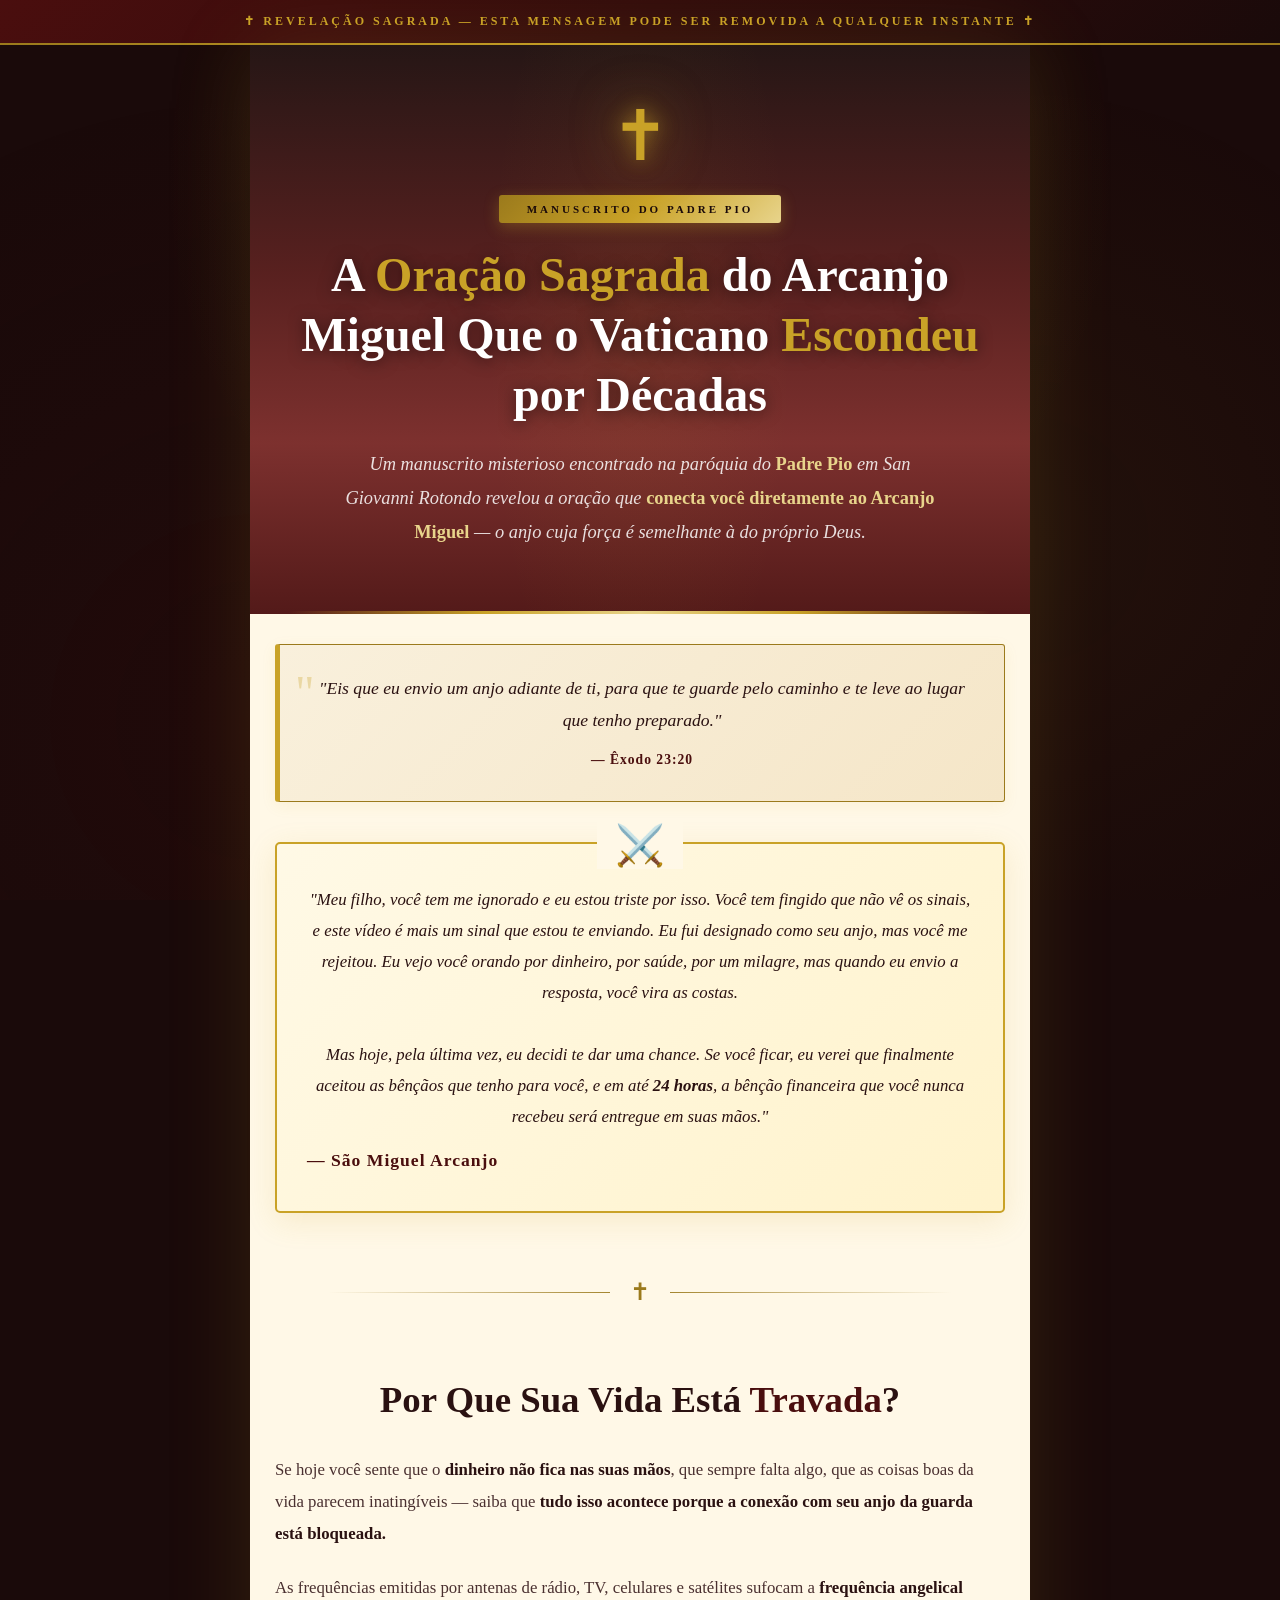
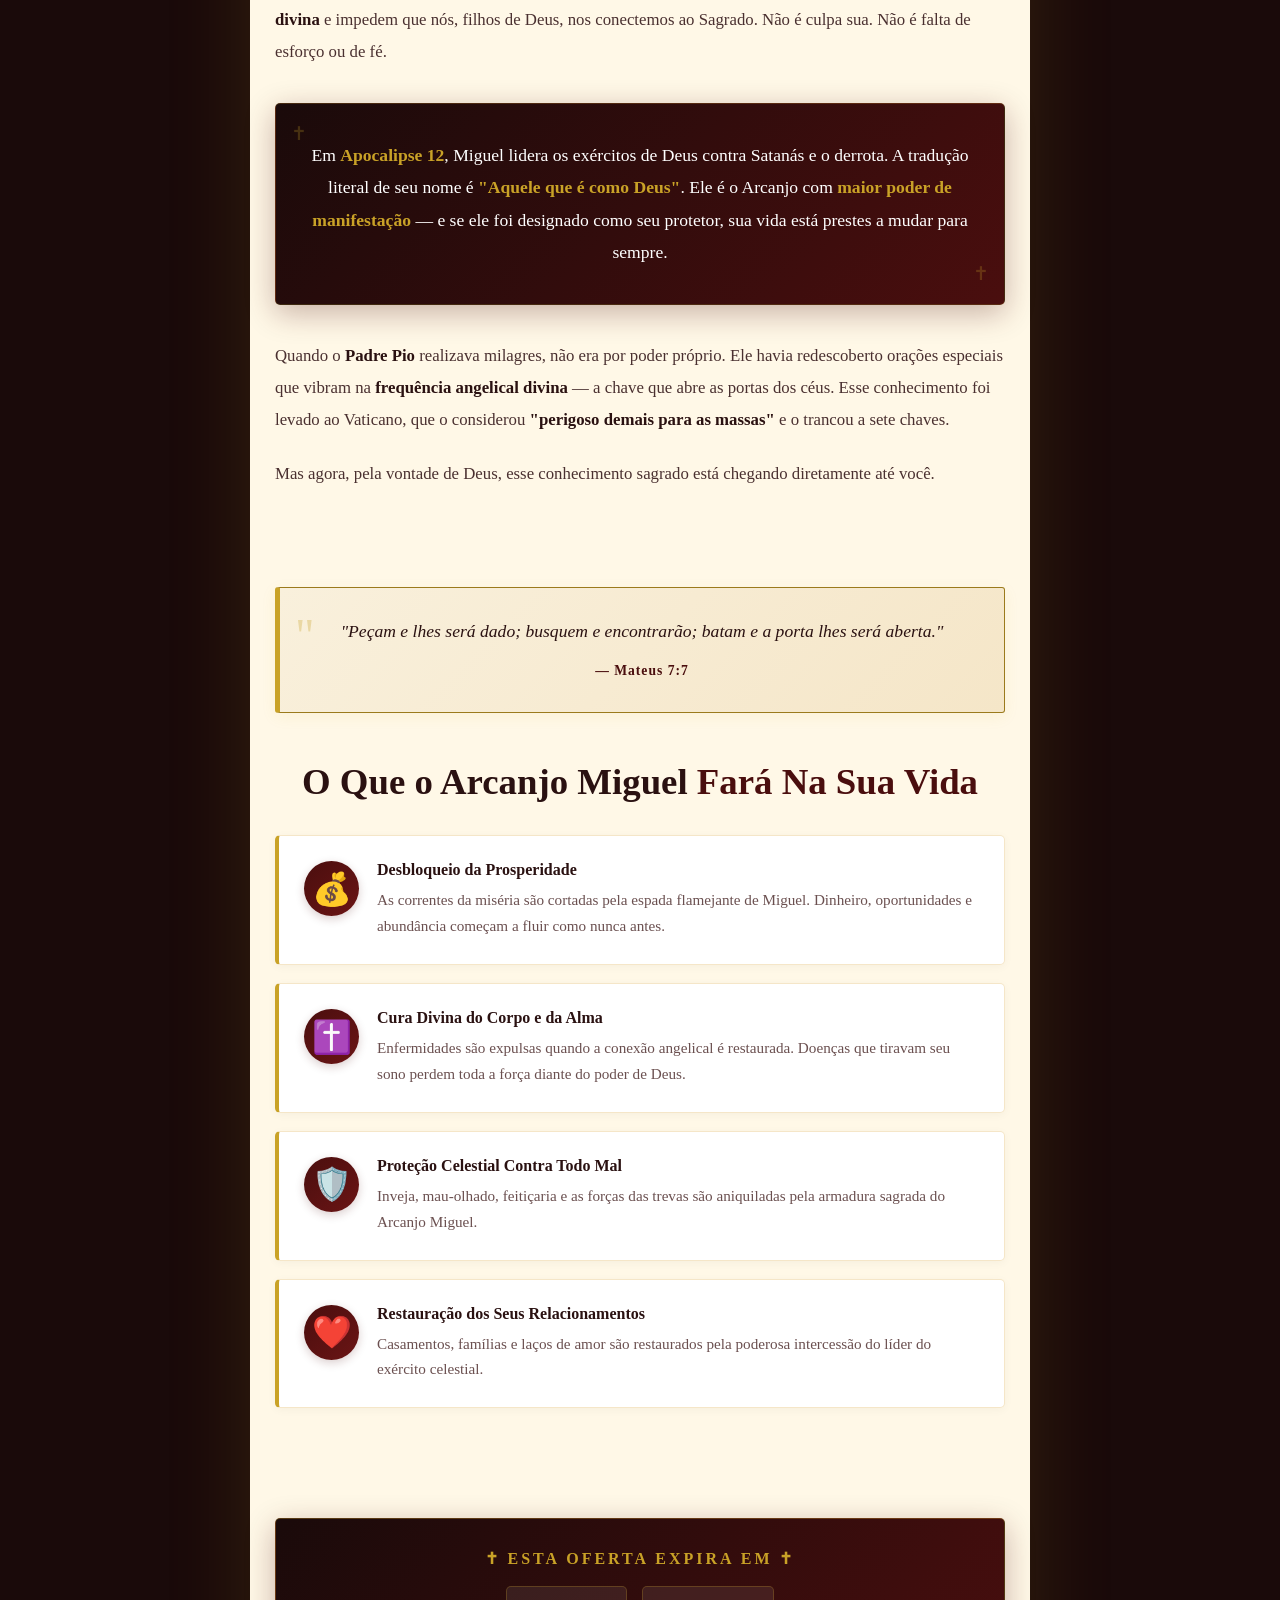
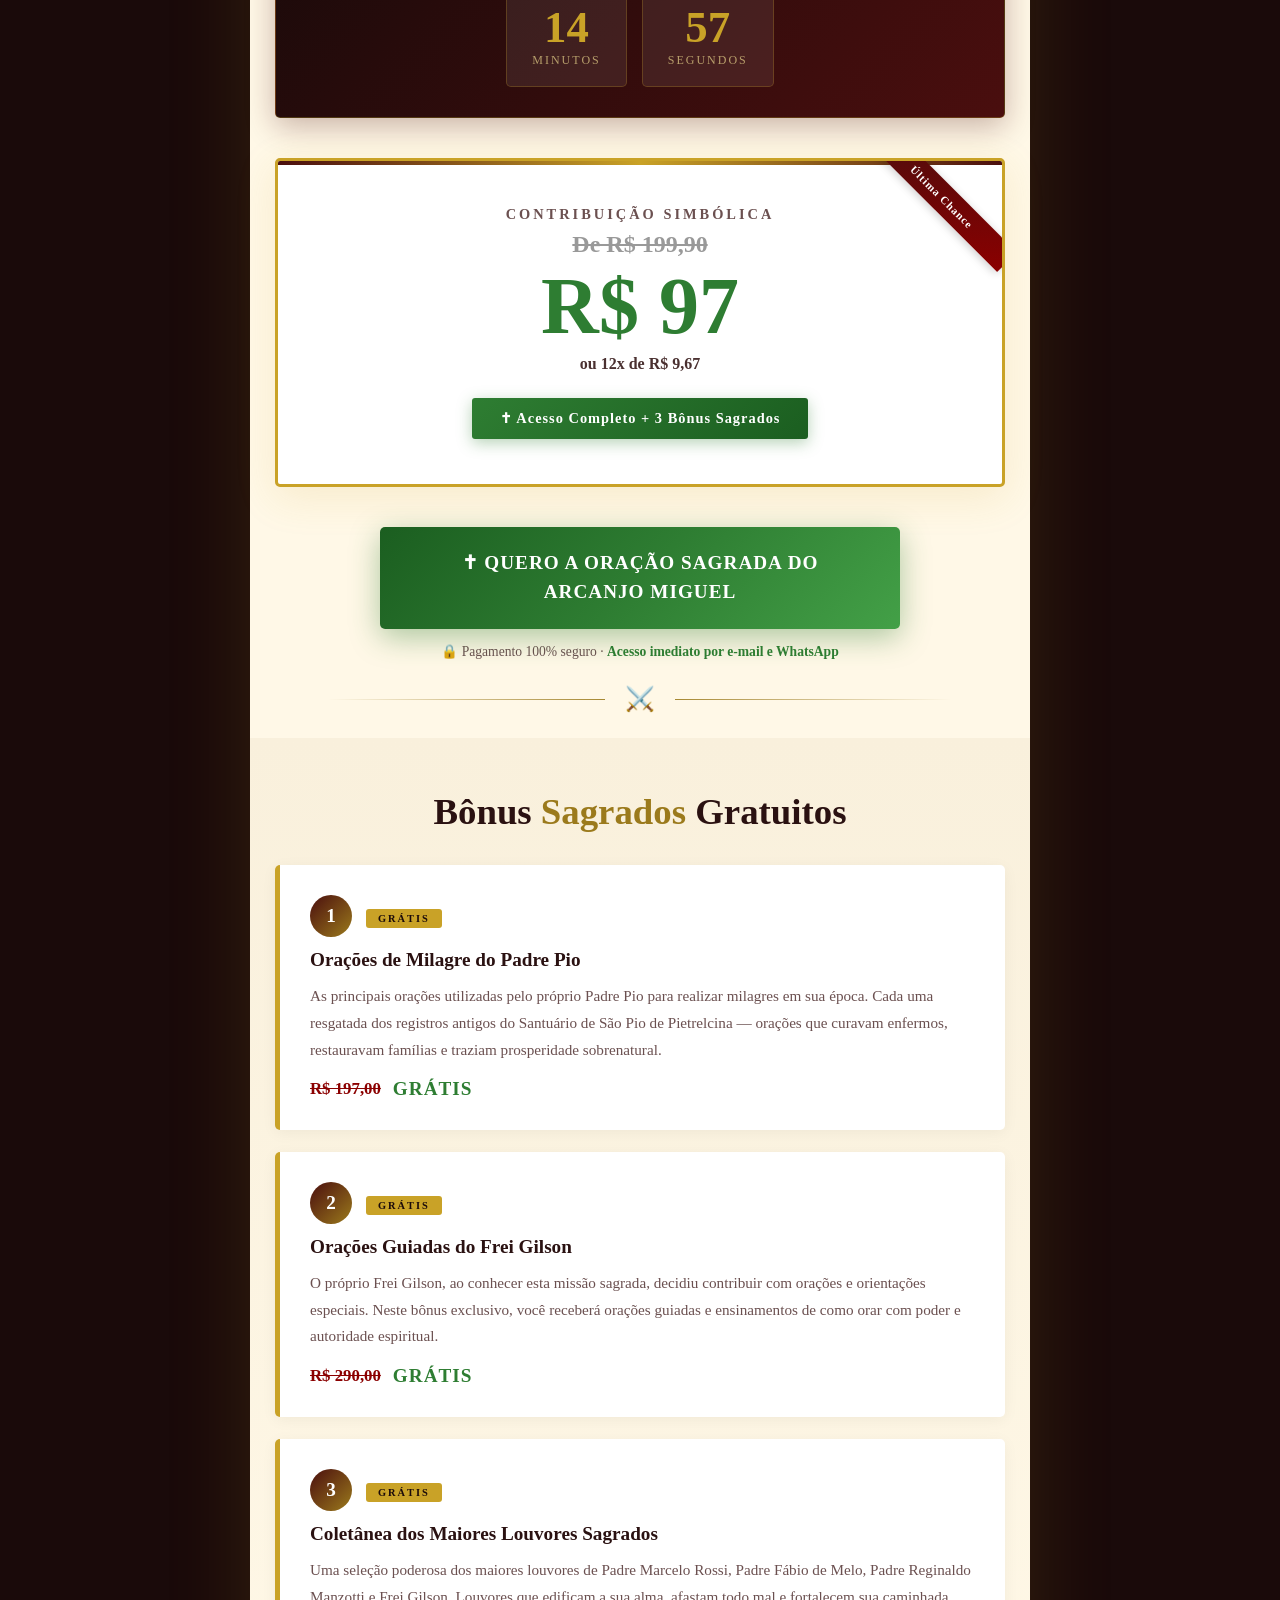
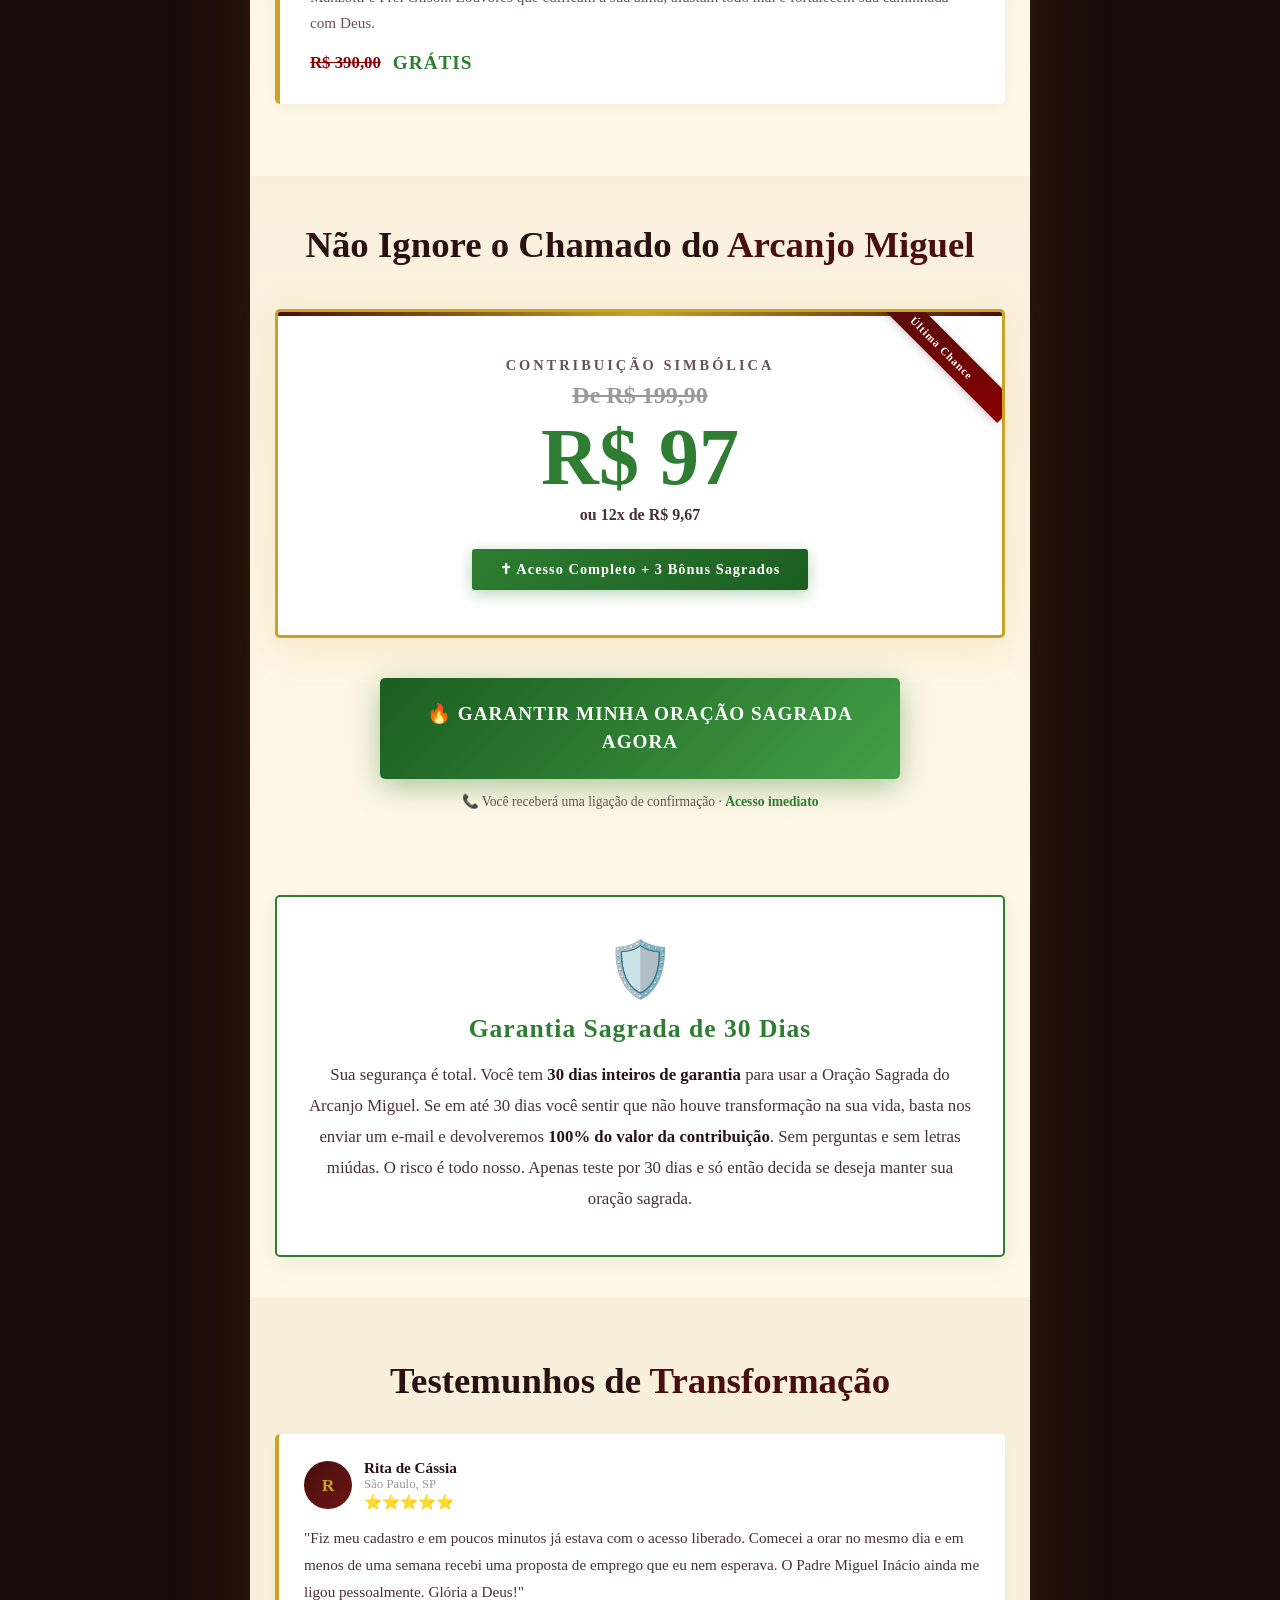
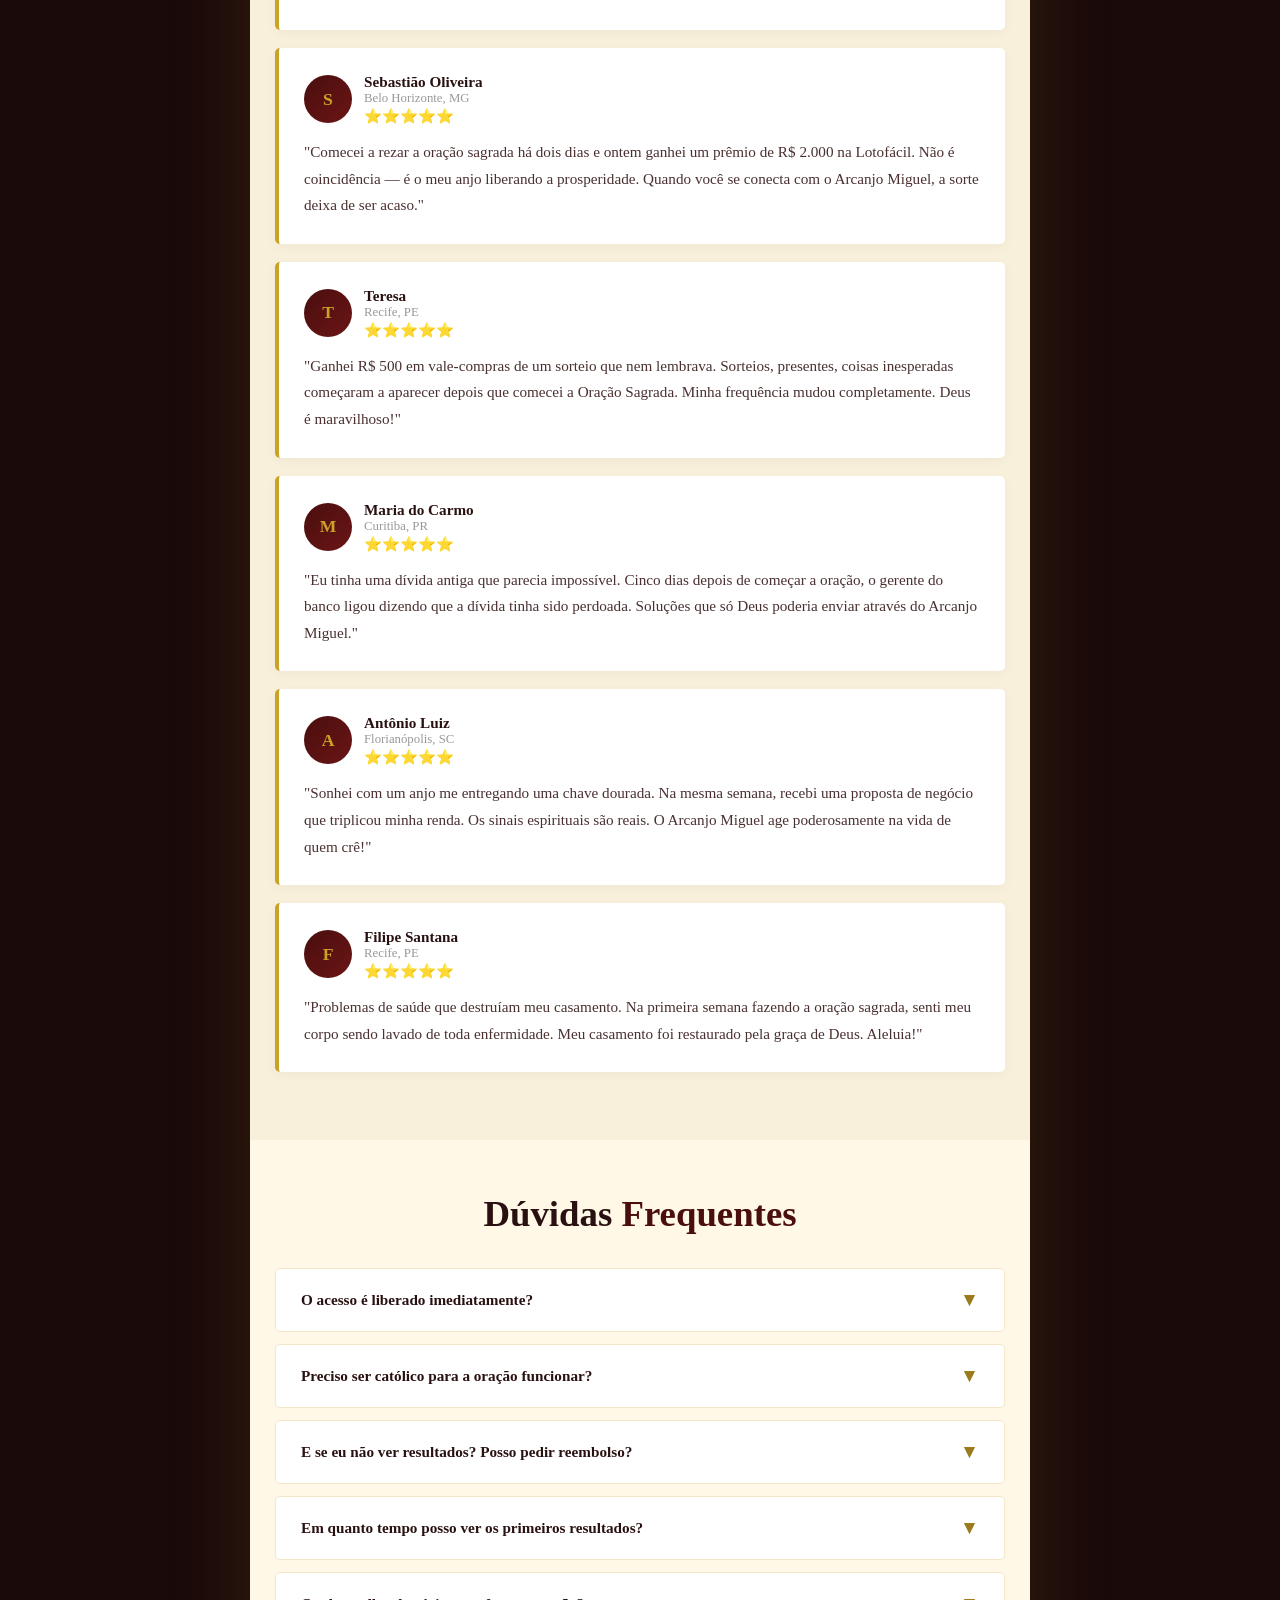
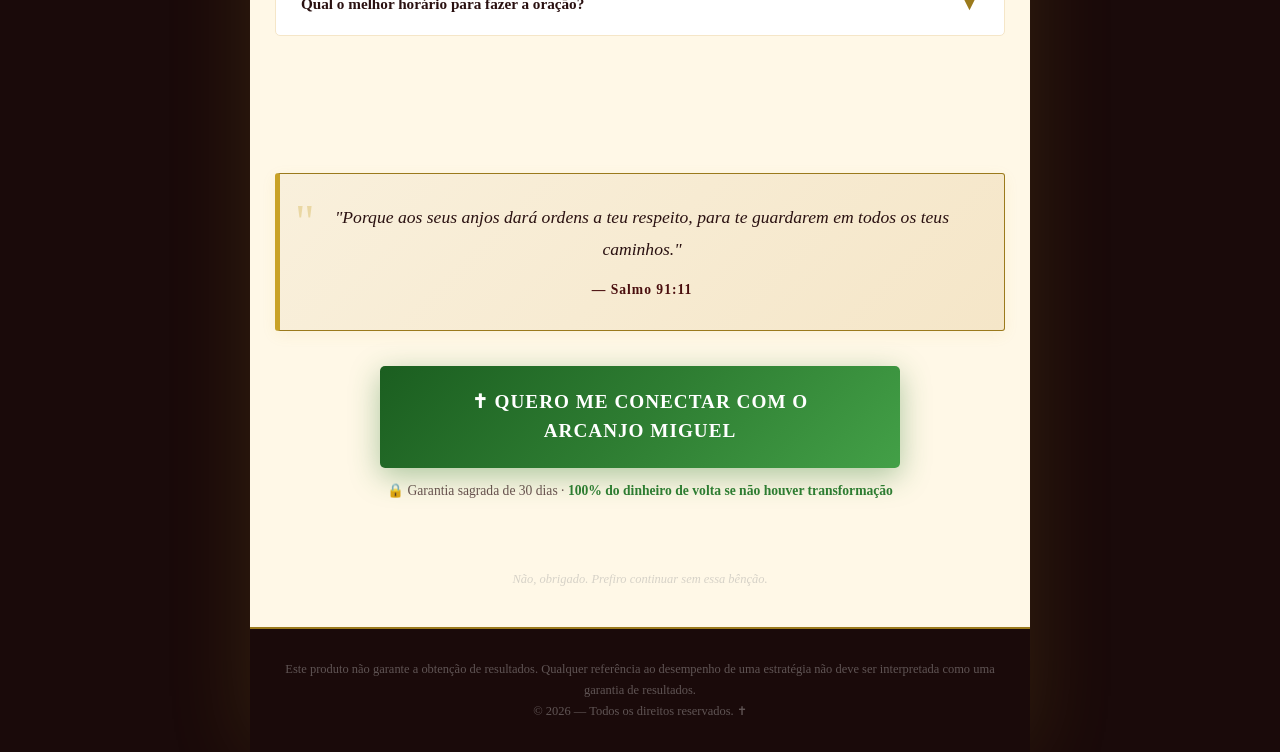
==== back-199/index.html @ 06e1f9ed "Add files via upload" ====
<!DOCTYPE html><html lang="pt-BR"><head><meta name="x-poe-datastore-behavior" content="local_only"><meta http-equiv="Content-Security-Policy" content="default-src 'self' 'unsafe-inline' 'unsafe-eval' data: blob: https://cdnjs.cloudflare.com https://cdn.jsdelivr.net https://code.jquery.com https://unpkg.com https://d3js.org https://threejs.org https://cdn.plot.ly https://stackpath.bootstrapcdn.com https://maps.googleapis.com https://cdn.tailwindcss.com https://ajax.googleapis.com https://kit.fontawesome.com https://cdn.datatables.net https://maxcdn.bootstrapcdn.com https://code.highcharts.com https://tako-static-assets-production.s3.amazonaws.com https://www.youtube.com https://fonts.googleapis.com https://fonts.gstatic.com https://pfst.cf2.poecdn.net https://puc.poecdn.net https://i.imgur.com https://wikimedia.org https://*.icons8.com https://*.giphy.com https://picsum.photos https://images.unsplash.com; frame-src 'self' https://www.youtube.com https://trytako.com; child-src 'self'; manifest-src 'self'; worker-src 'self'; upgrade-insecure-requests; block-all-mixed-content;">
  <meta charset="UTF-8">
  <meta name="viewport" content="width=device-width, initial-scale=1.0">
  <title>Oração Sagrada do Arcanjo Miguel — Última Chance</title>
  <link href="https://fonts.googleapis.com/css2?family=Cinzel:wght@400;600;700;800;900&amp;family=Cinzel+Decorative:wght@400;700;900&amp;family=Lora:ital,wght@0,400;0,500;0,600;0,700;1,400;1,500&amp;family=Montserrat:wght@400;600;700;800;900&amp;display=swap" rel="stylesheet">
  <style>
    :root {
      --burgundy: #4A0E0E;
      --burgundy-light: #6B1515;
      --gold: #C9A227;
      --gold-light: #E8D48B;
      --gold-dark: #9B7A1C;
      --dark: #1A0A0A;
      --dark-warm: #2A1111;
      --cream: #FFF8E7;
      --cream-dark: #F5E6C8;
      --parchment: #F9F0DC;
      --text-dark: #2A1111;
      --text-body: #4A3030;
      --text-light: #6B5050;
      --success: #2E7D32;
      --success-dark: #1B5E20;
      --red-accent: #8B0000;
      --white: #FFFFFF;
    }

    * { margin: 0; padding: 0; box-sizing: border-box; }

    body {
      font-family: 'Lora', Georgia, serif;
      background: var(--dark);
      color: var(--text-dark);
      overflow-x: hidden;
      -webkit-font-smoothing: antialiased;
    }

    /* === BACKGROUND CROSS PATTERN === */
    .bg-sacred {
      position: fixed; top: 0; left: 0; width: 100%; height: 100%;
      z-index: 0;
      background:
        radial-gradient(circle at 50% 20%, rgba(201,162,39,0.08) 0%, transparent 50%),
        radial-gradient(circle at 20% 80%, rgba(74,14,14,0.15) 0%, transparent 50%),
        radial-gradient(circle at 80% 60%, rgba(201,162,39,0.05) 0%, transparent 40%);
      animation: sacredGlow 20s ease-in-out infinite;
    }

    @keyframes sacredGlow {
      0%,100% { opacity: 0.8; }
      50% { opacity: 1; }
    }

    .container {
      max-width: 780px;
      margin: 0 auto;
      position: relative;
      z-index: 1;
      background: var(--cream);
      min-height: 100vh;
      box-shadow: 0 0 80px rgba(201,162,39,0.15);
    }

    /* === TOP SACRED BANNER === */
    .sacred-banner {
      background: linear-gradient(135deg, var(--burgundy) 0%, var(--dark) 100%);
      text-align: center;
      padding: 14px 20px;
      font-family: 'Cinzel', serif;
      font-weight: 700;
      font-size: 12px;
      letter-spacing: 3px;
      text-transform: uppercase;
      color: var(--gold);
      border-bottom: 2px solid var(--gold-dark);
      position: relative;
    }

    .sacred-banner::after {
      content: '';
      position: absolute;
      bottom: -2px;
      left: 0; right: 0;
      height: 2px;
      background: linear-gradient(90deg, transparent, var(--gold), transparent);
    }

    /* === HERO === */
    .hero {
      text-align: center;
      padding: 50px 25px 45px;
      background:
        linear-gradient(180deg,
          rgba(26,10,10,0.95) 0%,
          rgba(74,14,14,0.92) 40%,
          rgba(107,21,21,0.88) 70%,
          rgba(74,14,14,0.95) 100%);
      position: relative;
      overflow: hidden;
    }

    /* Stained glass light effect */
    .hero::before {
      content: '';
      position: absolute;
      top: -30%; left: 30%; width: 40%; height: 160%;
      background: radial-gradient(ellipse, rgba(201,162,39,0.06) 0%, transparent 70%);
      animation: divineLight 8s ease-in-out infinite;
    }

    @keyframes divineLight {
      0%,100% { opacity: 0.5; transform: translateY(0); }
      50% { opacity: 1; transform: translateY(-20px); }
    }

    .hero::after {
      content: '';
      position: absolute;
      bottom: 0; left: 0; right: 0;
      height: 3px;
      background: linear-gradient(90deg, transparent 5%, var(--gold) 30%, var(--gold-light) 50%, var(--gold) 70%, transparent 95%);
    }

    .hero-content { position: relative; z-index: 2; }

    /* Cross icon */
    .cross-icon {
      width: 80px;
      height: 80px;
      margin: 0 auto 20px;
      position: relative;
      animation: gentleFloat 4s ease-in-out infinite;
      filter: drop-shadow(0 0 25px rgba(201,162,39,0.5));
    }

    .cross-icon::before {
      content: '✝';
      font-size: 70px;
      color: var(--gold);
      display: block;
      text-shadow: 0 0 20px rgba(201,162,39,0.6);
    }

    @keyframes gentleFloat {
      0%,100% { transform: translateY(0); }
      50% { transform: translateY(-10px); }
    }

    .hero-badge {
      display: inline-block;
      background: linear-gradient(135deg, var(--gold-dark) 0%, var(--gold) 50%, var(--gold-light) 100%);
      color: var(--dark);
      padding: 8px 28px;
      border-radius: 3px;
      font-family: 'Cinzel', serif;
      font-weight: 800;
      font-size: 11px;
      letter-spacing: 3px;
      text-transform: uppercase;
      margin-bottom: 22px;
      box-shadow: 0 4px 15px rgba(201,162,39,0.3);
    }

    h1 {
      font-family: 'Cinzel Decorative', 'Cinzel', serif;
      font-size: clamp(1.8rem, 6vw, 3rem);
      line-height: 1.25;
      margin-bottom: 22px;
      color: var(--white);
      font-weight: 700;
      text-shadow: 0 2px 15px rgba(0,0,0,0.5);
    }

    h1 .gold { color: var(--gold); }

    .hero-subtitle {
      font-family: 'Lora', serif;
      font-size: clamp(0.95rem, 2.5vw, 1.15rem);
      line-height: 1.85;
      margin-bottom: 20px;
      font-weight: 400;
      color: rgba(255,255,255,0.85);
      max-width: 600px;
      margin-left: auto;
      margin-right: auto;
      font-style: italic;
    }

    .hero-subtitle strong { color: var(--gold-light); font-style: normal; }

    /* === DIVIDERS === */
    .sacred-divider {
      text-align: center;
      padding: 25px 0;
      position: relative;
    }

    .sacred-divider::before {
      content: '';
      position: absolute;
      top: 50%;
      left: 10%;
      right: 10%;
      height: 1px;
      background: linear-gradient(90deg, transparent, var(--gold-dark), transparent);
    }

    .sacred-divider span {
      position: relative;
      background: var(--cream);
      padding: 0 20px;
      font-size: 1.5rem;
      color: var(--gold-dark);
    }

    /* === VERSE BOX === */
    .verse-box {
      background: linear-gradient(135deg, var(--parchment) 0%, var(--cream-dark) 100%);
      border: 1px solid var(--gold-dark);
      border-left: 5px solid var(--gold);
      border-radius: 3px;
      padding: 28px 30px;
      margin: 30px 25px;
      font-family: 'Lora', serif;
      font-style: italic;
      font-size: 1.1rem;
      line-height: 1.8;
      color: var(--text-dark);
      text-align: center;
      position: relative;
      box-shadow: 0 4px 15px rgba(201,162,39,0.08);
    }

    .verse-box::before {
      content: '"';
      position: absolute;
      top: 5px;
      left: 15px;
      font-family: 'Cinzel Decorative', serif;
      font-size: 3rem;
      color: var(--gold);
      opacity: 0.3;
      font-style: normal;
    }

    .verse-ref {
      display: block;
      font-family: 'Cinzel', serif;
      font-style: normal;
      font-weight: 700;
      margin-top: 12px;
      color: var(--burgundy);
      font-size: 0.85rem;
      letter-spacing: 1px;
    }

    /* === SECTION TITLES === */
    .section-title {
      font-family: 'Cinzel', serif;
      font-size: clamp(1.5rem, 4.5vw, 2.3rem);
      text-align: center;
      margin-bottom: 30px;
      color: var(--text-dark);
      font-weight: 700;
      line-height: 1.3;
    }

    .section-title .hl { color: var(--burgundy); }
    .section-title .gold-hl { color: var(--gold-dark); }

    /* === BODY TEXT === */
    .story-text {
      font-family: 'Lora', serif;
      font-size: 1.05rem;
      line-height: 1.9;
      color: var(--text-body);
      margin-bottom: 22px;
      padding: 0 25px;
    }

    .story-text strong { color: var(--text-dark); }

    /* === HIGHLIGHT BOX === */
    .story-highlight {
      background: linear-gradient(135deg, var(--dark) 0%, var(--burgundy) 100%);
      color: var(--white);
      padding: 35px 30px;
      margin: 35px 25px;
      border-radius: 5px;
      font-family: 'Lora', serif;
      font-size: 1.1rem;
      line-height: 1.85;
      text-align: center;
      font-weight: 500;
      box-shadow: 0 8px 30px rgba(74,14,14,0.3);
      border: 1px solid rgba(201,162,39,0.2);
      position: relative;
    }

    .story-highlight .gold { color: var(--gold); font-weight: 700; }

    .story-highlight::before,
    .story-highlight::after {
      content: '✝';
      position: absolute;
      font-size: 1.2rem;
      color: rgba(201,162,39,0.25);
    }

    .story-highlight::before { top: 12px; left: 15px; }
    .story-highlight::after { bottom: 12px; right: 15px; }

    /* === ANGEL MESSAGE === */
    .angel-message {
      background: linear-gradient(135deg, #FFF9E6 0%, #FFF3CC 100%);
      border: 2px solid var(--gold);
      border-radius: 5px;
      padding: 40px 30px;
      margin: 40px 25px;
      position: relative;
      box-shadow: 0 8px 30px rgba(201,162,39,0.15);
    }

    .angel-message::before {
      content: '⚔️';
      position: absolute;
      top: -22px;
      left: 50%;
      transform: translateX(-50%);
      font-size: 40px;
      background: var(--cream);
      padding: 0 18px;
    }

    .angel-message p {
      font-family: 'Lora', serif;
      font-size: 1.05rem;
      line-height: 1.85;
      color: var(--text-dark);
      font-style: italic;
      text-align: center;
    }

    .angel-message .angel-sig {
      font-family: 'Cinzel', serif;
      font-style: normal;
      font-weight: 800;
      color: var(--burgundy);
      margin-top: 18px;
      display: block;
      font-size: 1.1rem;
      letter-spacing: 1px;
    }

    /* === CONTENT SECTIONS === */
    .content-section {
      padding: 45px 0;
    }

    .content-section.dark-bg {
      background: linear-gradient(180deg, var(--dark) 0%, var(--burgundy) 50%, var(--dark) 100%);
      color: var(--white);
    }

    .content-section.dark-bg .section-title { color: var(--gold); }
    .content-section.dark-bg .story-text { color: rgba(255,255,255,0.85); }
    .content-section.dark-bg .story-text strong { color: var(--gold-light); }

    /* === BENEFITS === */
    .benefits-grid {
      display: grid;
      grid-template-columns: 1fr;
      gap: 18px;
      padding: 0 25px;
      margin-bottom: 30px;
    }

    .benefit-card {
      background: var(--white);
      border-radius: 5px;
      padding: 25px;
      border: 1px solid var(--cream-dark);
      border-left: 4px solid var(--gold);
      transition: all 0.3s ease;
      display: flex;
      align-items: flex-start;
      gap: 18px;
      box-shadow: 0 2px 10px rgba(0,0,0,0.04);
    }

    .benefit-card:hover {
      border-left-color: var(--burgundy);
      transform: translateX(5px);
      box-shadow: 0 6px 25px rgba(74,14,14,0.1);
    }

    .benefit-icon {
      font-size: 2rem;
      flex-shrink: 0;
      width: 55px;
      height: 55px;
      background: linear-gradient(135deg, var(--burgundy) 0%, var(--burgundy-light) 100%);
      border-radius: 50%;
      display: flex;
      align-items: center;
      justify-content: center;
      box-shadow: 0 3px 10px rgba(74,14,14,0.2);
    }

    .benefit-text h4 {
      font-family: 'Cinzel', serif;
      font-size: 1rem;
      font-weight: 700;
      color: var(--text-dark);
      margin-bottom: 8px;
    }

    .benefit-text p {
      font-family: 'Lora', serif;
      font-size: 0.95rem;
      line-height: 1.7;
      color: var(--text-light);
    }

    /* === TIMER === */
    .timer-section {
      background: linear-gradient(135deg, var(--dark) 0%, var(--burgundy) 100%);
      border-radius: 5px;
      padding: 30px;
      margin: 35px 25px;
      text-align: center;
      border: 1px solid rgba(201,162,39,0.3);
      box-shadow: 0 8px 30px rgba(74,14,14,0.3);
    }

    .timer-label {
      font-family: 'Cinzel', serif;
      font-size: 1rem;
      font-weight: 700;
      margin-bottom: 18px;
      color: var(--gold);
      text-transform: uppercase;
      letter-spacing: 3px;
    }

    .countdown {
      display: flex;
      justify-content: center;
      gap: 15px;
      flex-wrap: wrap;
    }

    .time-unit {
      background: rgba(255,255,255,0.08);
      border-radius: 5px;
      padding: 18px 25px;
      min-width: 100px;
      text-align: center;
      border: 1px solid rgba(201,162,39,0.25);
    }

    .time-value {
      font-family: 'Cinzel', serif;
      font-size: 2.8rem;
      font-weight: 700;
      display: block;
      line-height: 1;
      color: var(--gold);
    }

    .time-label-text {
      font-family: 'Lora', serif;
      font-size: 0.75rem;
      text-transform: uppercase;
      opacity: 0.7;
      margin-top: 6px;
      color: var(--gold-light);
      letter-spacing: 2px;
    }

    /* === PRICE BOX === */
    .price-box {
      background: var(--white);
      border: 3px solid var(--gold);
      border-radius: 5px;
      padding: 45px 30px;
      margin: 40px 25px;
      position: relative;
      overflow: hidden;
      box-shadow: 0 10px 40px rgba(201,162,39,0.15);
      text-align: center;
    }

    .price-box::before {
      content: '';
      position: absolute;
      top: 0; left: 0; right: 0;
      height: 4px;
      background: linear-gradient(90deg, var(--burgundy), var(--gold), var(--burgundy));
    }

    .price-ribbon {
      position: absolute;
      top: 22px;
      right: -32px;
      background: linear-gradient(135deg, var(--burgundy) 0%, var(--red-accent) 100%);
      color: var(--white);
      padding: 8px 50px;
      font-family: 'Cinzel', serif;
      font-weight: 800;
      font-size: 11px;
      transform: rotate(45deg);
      letter-spacing: 1px;
      box-shadow: 0 2px 10px rgba(0,0,0,0.2);
    }

    .price-label {
      font-family: 'Cinzel', serif;
      font-size: 0.9rem;
      font-weight: 700;
      color: var(--text-light);
      margin-bottom: 8px;
      text-transform: uppercase;
      letter-spacing: 3px;
    }

    .old-price {
      font-family: 'Lora', serif;
      font-size: 1.5rem;
      text-decoration: line-through;
      color: #999;
      font-weight: 600;
      margin-bottom: 8px;
    }

    .new-price {
      font-family: 'Cinzel Decorative', serif;
      font-size: clamp(3.5rem, 10vw, 5rem);
      color: var(--success);
      font-weight: 700;
      line-height: 1;
      margin-bottom: 8px;
    }

    .new-price small {
      display: block;
      font-family: 'Lora', serif;
      font-size: 1rem;
      color: var(--text-body);
      font-weight: 600;
      margin-top: 10px;
    }

    .price-savings {
      background: linear-gradient(135deg, var(--success) 0%, var(--success-dark) 100%);
      color: var(--white);
      padding: 12px 28px;
      border-radius: 3px;
      display: inline-block;
      font-family: 'Cinzel', serif;
      font-weight: 700;
      font-size: 0.9rem;
      margin-top: 18px;
      letter-spacing: 1px;
      box-shadow: 0 4px 15px rgba(46,125,50,0.35);
    }

    /* === CTA BUTTON === */
    .cta-button {
      background: linear-gradient(135deg, var(--success-dark) 0%, var(--success) 50%, #43A047 100%);
      color: var(--white);
      border: none;
      padding: 22px 40px;
      font-family: 'Cinzel', serif;
      font-size: clamp(1rem, 3vw, 1.2rem);
      font-weight: 800;
      text-transform: uppercase;
      border-radius: 5px;
      cursor: pointer;
      transition: all 0.3s ease;
      box-shadow: 0 8px 30px rgba(46,125,50,0.4);
      position: relative;
      overflow: hidden;
      letter-spacing: 1px;
      display: block;
      width: calc(100% - 50px);
      max-width: 520px;
      margin: 0 auto;
      text-decoration: none;
      text-align: center;
      line-height: 1.5;
    }

    .cta-button::before {
      content: '';
      position: absolute;
      top: 0; left: -100%; width: 100%; height: 100%;
      background: linear-gradient(90deg, transparent, rgba(255,255,255,0.25), transparent);
      transition: left 0.6s;
    }

    .cta-button:hover::before { left: 100%; }

    .cta-button:hover {
      transform: translateY(-3px);
      box-shadow: 0 12px 40px rgba(46,125,50,0.55);
    }

    .cta-sub {
      text-align: center;
      margin-top: 14px;
      font-family: 'Lora', serif;
      font-size: 0.85rem;
      color: var(--text-light);
      padding: 0 25px;
    }

    .cta-sub span {
      color: var(--success);
      font-weight: 700;
    }

    /* === BONUS SECTION === */
    .bonus-section {
      padding: 50px 0;
      background: linear-gradient(180deg, var(--parchment) 0%, var(--cream) 100%);
    }

    .bonus-item {
      background: var(--white);
      border-radius: 5px;
      padding: 30px;
      margin: 0 25px 22px;
      border-left: 5px solid var(--gold);
      transition: all 0.3s ease;
      position: relative;
      box-shadow: 0 3px 15px rgba(0,0,0,0.05);
    }

    .bonus-item:hover {
      transform: translateX(6px);
      border-left-width: 8px;
      box-shadow: 0 6px 25px rgba(201,162,39,0.12);
    }

    .bonus-number {
      background: linear-gradient(135deg, var(--burgundy) 0%, var(--gold-dark) 100%);
      color: var(--white);
      width: 42px;
      height: 42px;
      border-radius: 50%;
      display: inline-flex;
      align-items: center;
      justify-content: center;
      font-family: 'Cinzel', serif;
      font-weight: 800;
      font-size: 1.2rem;
      margin-bottom: 12px;
    }

    .bonus-tag {
      display: inline-block;
      background: var(--gold);
      color: var(--dark);
      padding: 4px 12px;
      border-radius: 3px;
      font-family: 'Cinzel', serif;
      font-size: 0.65rem;
      font-weight: 800;
      text-transform: uppercase;
      letter-spacing: 2px;
      margin-left: 10px;
      vertical-align: middle;
    }

    .bonus-title {
      font-family: 'Cinzel', serif;
      font-size: 1.2rem;
      font-weight: 700;
      margin-bottom: 12px;
      color: var(--text-dark);
    }

    .bonus-description {
      font-family: 'Lora', serif;
      font-size: 0.95rem;
      line-height: 1.75;
      margin-bottom: 15px;
      color: var(--text-light);
    }

    .bonus-price {
      display: flex;
      align-items: center;
      gap: 12px;
      font-weight: 700;
    }

    .bonus-price-old {
      font-family: 'Lora', serif;
      color: var(--red-accent);
      text-decoration: line-through;
      font-size: 1.05rem;
    }

    .bonus-price-new {
      font-family: 'Cinzel', serif;
      color: var(--success);
      font-size: 1.2rem;
      letter-spacing: 1px;
    }

    /* === GUARANTEE === */
    .guarantee {
      background: var(--white);
      border-radius: 5px;
      padding: 40px 30px;
      margin: 40px 25px;
      text-align: center;
      border: 2px solid var(--success);
      box-shadow: 0 6px 25px rgba(46,125,50,0.1);
    }

    .guarantee-icon { font-size: 55px; margin-bottom: 12px; }

    .guarantee-title {
      font-family: 'Cinzel', serif;
      font-size: 1.6rem;
      color: var(--success);
      margin-bottom: 15px;
      font-weight: 700;
      letter-spacing: 1px;
    }

    .guarantee-text {
      font-family: 'Lora', serif;
      font-size: 1.05rem;
      line-height: 1.85;
      color: var(--text-body);
    }

    .guarantee-text strong { color: var(--text-dark); }

    /* === TESTIMONIALS === */
    .comments-section {
      padding: 50px 0;
      background: var(--parchment);
    }

    .comment {
      background: var(--white);
      border-radius: 5px;
      padding: 25px;
      margin: 0 25px 18px;
      border-left: 4px solid var(--gold);
      box-shadow: 0 3px 12px rgba(0,0,0,0.04);
    }

    .comment-header {
      display: flex;
      align-items: center;
      gap: 12px;
      margin-bottom: 14px;
    }

    .comment-avatar {
      width: 48px;
      height: 48px;
      border-radius: 50%;
      background: linear-gradient(135deg, var(--burgundy) 0%, var(--burgundy-light) 100%);
      display: flex;
      align-items: center;
      justify-content: center;
      font-family: 'Cinzel', serif;
      font-weight: 800;
      font-size: 1.1rem;
      color: var(--gold);
      flex-shrink: 0;
    }

    .comment-author {
      font-family: 'Cinzel', serif;
      font-weight: 700;
      font-size: 0.95rem;
      color: var(--text-dark);
    }

    .comment-location {
      font-family: 'Lora', serif;
      font-size: 0.8rem;
      color: #999;
    }

    .comment-rating {
      color: #FFD700;
      font-size: 0.9rem;
      margin-top: 2px;
    }

    .comment-text {
      font-family: 'Lora', serif;
      line-height: 1.75;
      color: var(--text-body);
      font-size: 0.95rem;
    }

    /* === FAQ === */
    .faq-section {
      padding: 50px 25px;
      background: var(--cream);
    }

    .faq-item {
      background: var(--white);
      border-radius: 5px;
      margin-bottom: 12px;
      border: 1px solid var(--cream-dark);
      overflow: hidden;
    }

    .faq-question {
      padding: 20px 25px;
      font-family: 'Cinzel', serif;
      font-weight: 700;
      font-size: 0.95rem;
      cursor: pointer;
      display: flex;
      justify-content: space-between;
      align-items: center;
      color: var(--text-dark);
      transition: background 0.3s ease;
    }

    .faq-question:hover { background: var(--parchment); }

    .faq-arrow {
      transition: transform 0.3s ease;
      font-size: 1.2rem;
      color: var(--gold-dark);
    }

    .faq-answer {
      max-height: 0;
      overflow: hidden;
      transition: max-height 0.4s ease, padding 0.4s ease;
      padding: 0 25px;
      font-family: 'Lora', serif;
      line-height: 1.75;
      color: var(--text-body);
    }

    .faq-item.active .faq-answer {
      max-height: 500px;
      padding: 0 25px 22px;
    }

    .faq-item.active .faq-arrow { transform: rotate(180deg); }

    /* === DECLINE === */
    .decline-link {
      text-align: center;
      margin: 25px 0 40px;
      padding: 0 25px;
    }

    .decline-link a {
      font-family: 'Lora', serif;
      color: #999;
      font-size: 0.78rem;
      text-decoration: none;
      opacity: 0.4;
      transition: opacity 0.3s ease;
      font-style: italic;
    }

    .decline-link a:hover { opacity: 0.7; }

    /* === FOOTER === */
    .footer-strip {
      background: var(--dark);
      padding: 30px 25px;
      text-align: center;
      font-family: 'Lora', serif;
      font-size: 0.78rem;
      color: rgba(255,255,255,0.3);
      line-height: 1.7;
      border-top: 2px solid var(--gold-dark);
    }

    /* ========================================
       BACK REDIRECT MODAL
    ======================================== */
    .modal-overlay {
      display: none;
      position: fixed;
      top: 0; left: 0; width: 100%; height: 100%;
      background: rgba(26,10,10,0.92);
      z-index: 9999;
      justify-content: center;
      align-items: center;
      padding: 20px;
      animation: fadeIn 0.35s ease;
    }

    .modal-overlay.active { display: flex; }

    @keyframes fadeIn {
      from { opacity: 0; }
      to { opacity: 1; }
    }

    .modal-box {
      background: var(--cream);
      border-radius: 5px;
      max-width: 520px;
      width: 100%;
      max-height: 92vh;
      overflow-y: auto;
      position: relative;
      animation: modalReveal 0.5s ease;
      box-shadow: 0 20px 60px rgba(0,0,0,0.6), 0 0 40px rgba(201,162,39,0.15);
      border: 2px solid var(--gold-dark);
    }

    @keyframes modalReveal {
      from { transform: translateY(40px) scale(0.96); opacity: 0; }
      to { transform: translateY(0) scale(1); opacity: 1; }
    }

    .modal-header {
      background: linear-gradient(135deg, var(--burgundy) 0%, var(--dark) 100%);
      padding: 28px 25px;
      text-align: center;
      color: var(--white);
      border-bottom: 3px solid var(--gold);
      position: relative;
    }

    .modal-header::before {
      content: '✝';
      position: absolute;
      top: 10px; left: 15px;
      font-size: 1.3rem;
      color: rgba(201,162,39,0.2);
    }

    .modal-header::after {
      content: '✝';
      position: absolute;
      top: 10px; right: 15px;
      font-size: 1.3rem;
      color: rgba(201,162,39,0.2);
    }

    .modal-header h2 {
      font-family: 'Cinzel', serif;
      font-size: 1.5rem;
      font-weight: 700;
      margin-bottom: 8px;
      color: var(--gold);
    }

    .modal-header p {
      font-family: 'Lora', serif;
      font-size: 0.95rem;
      opacity: 0.85;
      font-style: italic;
    }

    .modal-body {
      padding: 35px 25px;
      text-align: center;
    }

    .modal-sacred-icon {
      font-size: 55px;
      margin-bottom: 15px;
      display: inline-block;
      animation: gentleFloat 3s ease-in-out infinite;
      filter: drop-shadow(0 0 15px rgba(201,162,39,0.4));
    }

    .modal-body h3 {
      font-family: 'Cinzel', serif;
      font-size: 1.3rem;
      color: var(--text-dark);
      margin-bottom: 15px;
      font-weight: 700;
    }

    .modal-body h3 .hl { color: var(--burgundy); }

    .modal-body .modal-text {
      font-family: 'Lora', serif;
      font-size: 1rem;
      line-height: 1.8;
      color: var(--text-body);
      margin-bottom: 28px;
    }

    .modal-old-price {
      font-family: 'Lora', serif;
      font-size: 1.3rem;
      text-decoration: line-through;
      color: #999;
      font-weight: 600;
    }

    .modal-new-price {
      font-family: 'Cinzel Decorative', serif;
      font-size: 3.5rem;
      color: var(--success);
      line-height: 1;
      margin: 8px 0;
      font-weight: 700;
    }

    .modal-new-price small {
      display: block;
      font-family: 'Lora', serif;
      font-size: 0.95rem;
      color: var(--text-body);
      font-weight: 600;
      margin-top: 8px;
    }

    .modal-savings-badge {
      background: linear-gradient(135deg, var(--success) 0%, var(--success-dark) 100%);
      color: var(--white);
      padding: 10px 22px;
      border-radius: 3px;
      display: inline-block;
      font-family: 'Cinzel', serif;
      font-weight: 700;
      font-size: 0.85rem;
      margin: 18px 0 28px;
      letter-spacing: 1px;
    }

    .modal-cta {
      background: linear-gradient(135deg, var(--success-dark) 0%, var(--success) 50%, #43A047 100%);
      color: var(--white);
      border: none;
      padding: 20px 35px;
      font-family: 'Cinzel', serif;
      font-size: 1.1rem;
      font-weight: 800;
      text-transform: uppercase;
      border-radius: 5px;
      cursor: pointer;
      width: 100%;
      transition: all 0.3s ease;
      box-shadow: 0 8px 25px rgba(46,125,50,0.4);
      letter-spacing: 1px;
      position: relative;
      overflow: hidden;
    }

    .modal-cta::before {
      content: '';
      position: absolute;
      top: 0; left: -100%; width: 100%; height: 100%;
      background: linear-gradient(90deg, transparent, rgba(255,255,255,0.25), transparent);
      transition: left 0.6s;
    }

    .modal-cta:hover::before { left: 100%; }

    .modal-cta:hover {
      transform: translateY(-2px);
      box-shadow: 0 12px 35px rgba(46,125,50,0.55);
    }

    .modal-guarantee-line {
      display: flex;
      align-items: center;
      justify-content: center;
      gap: 8px;
      margin-top: 15px;
      font-family: 'Lora', serif;
      font-size: 0.85rem;
      color: var(--success);
      font-weight: 600;
    }

    .modal-decline {
      margin-top: 22px;
    }

    .modal-decline a {
      font-family: 'Lora', serif;
      color: #999;
      font-size: 0.72rem;
      text-decoration: none;
      opacity: 0.35;
      transition: opacity 0.3s;
      font-style: italic;
    }

    .modal-decline a:hover { opacity: 0.6; }

    /* === RESPONSIVE === */
    @media (max-width: 768px) {
      h1 { font-size: 1.8rem; }
      .new-price { font-size: 3.5rem; }
      .cta-button { padding: 20px 25px; font-size: 1rem; }
      .time-unit { min-width: 85px; padding: 14px; }
      .time-value { font-size: 2.3rem; }
      .bonus-item { padding: 22px; }
      .modal-new-price { font-size: 2.8rem; }
      .modal-header h2 { font-size: 1.25rem; }
      .price-ribbon { font-size: 9px; top: 18px; right: -35px; }
    }

    @media (max-width: 400px) {
      .countdown { gap: 10px; }
      .time-unit { min-width: 72px; padding: 12px; }
      .time-value { font-size: 2rem; }
    }
  </style>
</head>

<body>

  <div class="bg-sacred"></div>

  <!-- SACRED BANNER -->
  <div class="sacred-banner">
    ✝ Revelação Sagrada — Esta Mensagem Pode Ser Removida a Qualquer Instante ✝
  </div>

  <div class="container">

    <!-- ===== HERO ===== -->
    <div class="hero">
      <div class="hero-content">
        <div class="cross-icon"></div>
        <div class="hero-badge">Manuscrito do Padre Pio</div>
        <h1>A <span class="gold">Oração Sagrada</span> do Arcanjo Miguel Que o Vaticano <span class="gold">Escondeu</span> por Décadas</h1>
        <p class="hero-subtitle">Um manuscrito misterioso encontrado na paróquia do <strong>Padre Pio</strong> em San Giovanni Rotondo revelou a oração que <strong>conecta você diretamente ao Arcanjo Miguel</strong> — o anjo cuja força é semelhante à do próprio Deus.</p>
      </div>
    </div>

    <!-- ===== VERSE ===== -->
    <div class="verse-box">
      "Eis que eu envio um anjo adiante de ti, para que te guarde pelo caminho e te leve ao lugar que tenho preparado."
      <span class="verse-ref">— Êxodo 23:20</span>
    </div>

    <!-- ===== ANGEL MESSAGE ===== -->
    <div class="angel-message">
      <p>"Meu filho, você tem me ignorado e eu estou triste por isso. Você tem fingido que não vê os sinais, e este vídeo é mais um sinal que estou te enviando. Eu fui designado como seu anjo, mas você me rejeitou. Eu vejo você orando por dinheiro, por saúde, por um milagre, mas quando eu envio a resposta, você vira as costas.<br><br>
      Mas hoje, pela última vez, eu decidi te dar uma chance. Se você ficar, eu verei que finalmente aceitou as bênçãos que tenho para você, e em até <strong>24 horas</strong>, a bênção financeira que você nunca recebeu será entregue em suas mãos."</p>
      <span class="angel-sig">— São Miguel Arcanjo</span>
    </div>

    <!-- ===== SACRED DIVIDER ===== -->
    <div class="sacred-divider"><span>✝</span></div>

    <!-- ===== STORY SECTION ===== -->
    <div class="content-section">
      <h2 class="section-title">Por Que Sua Vida Está <span class="hl">Travada</span>?</h2>

      <p class="story-text">Se hoje você sente que o <strong>dinheiro não fica nas suas mãos</strong>, que sempre falta algo, que as coisas boas da vida parecem inatingíveis — saiba que <strong>tudo isso acontece porque a conexão com seu anjo da guarda está bloqueada.</strong></p>

      <p class="story-text">As frequências emitidas por antenas de rádio, TV, celulares e satélites sufocam a <strong>frequência angelical divina</strong> e impedem que nós, filhos de Deus, nos conectemos ao Sagrado. Não é culpa sua. Não é falta de esforço ou de fé.</p>

      <div class="story-highlight">
        Em <span class="gold">Apocalipse 12</span>, Miguel lidera os exércitos de Deus contra Satanás e o derrota. A tradução literal de seu nome é <span class="gold">"Aquele que é como Deus"</span>. Ele é o Arcanjo com <span class="gold">maior poder de manifestação</span> — e se ele foi designado como seu protetor, sua vida está prestes a mudar para sempre.
      </div>

      <p class="story-text">Quando o <strong>Padre Pio</strong> realizava milagres, não era por poder próprio. Ele havia redescoberto orações especiais que vibram na <strong>frequência angelical divina</strong> — a chave que abre as portas dos céus. Esse conhecimento foi levado ao Vaticano, que o considerou <strong>"perigoso demais para as massas"</strong> e o trancou a sete chaves.</p>

      <p class="story-text">Mas agora, pela vontade de Deus, esse conhecimento sagrado está chegando diretamente até você.</p>
    </div>

    <!-- ===== VERSE 2 ===== -->
    <div class="verse-box">
      "Peçam e lhes será dado; busquem e encontrarão; batam e a porta lhes será aberta."
      <span class="verse-ref">— Mateus 7:7</span>
    </div>

    <!-- ===== BENEFITS ===== -->
    <div class="content-section" style="padding-top: 15px;">
      <h2 class="section-title">O Que o Arcanjo Miguel <span class="hl">Fará Na Sua Vida</span></h2>

      <div class="benefits-grid">
        <div class="benefit-card">
          <div class="benefit-icon">💰</div>
          <div class="benefit-text">
            <h4>Desbloqueio da Prosperidade</h4>
            <p>As correntes da miséria são cortadas pela espada flamejante de Miguel. Dinheiro, oportunidades e abundância começam a fluir como nunca antes.</p>
          </div>
        </div>
        <div class="benefit-card">
          <div class="benefit-icon">✝️</div>
          <div class="benefit-text">
            <h4>Cura Divina do Corpo e da Alma</h4>
            <p>Enfermidades são expulsas quando a conexão angelical é restaurada. Doenças que tiravam seu sono perdem toda a força diante do poder de Deus.</p>
          </div>
        </div>
        <div class="benefit-card">
          <div class="benefit-icon">🛡️</div>
          <div class="benefit-text">
            <h4>Proteção Celestial Contra Todo Mal</h4>
            <p>Inveja, mau-olhado, feitiçaria e as forças das trevas são aniquiladas pela armadura sagrada do Arcanjo Miguel.</p>
          </div>
        </div>
        <div class="benefit-card">
          <div class="benefit-icon">❤️</div>
          <div class="benefit-text">
            <h4>Restauração dos Seus Relacionamentos</h4>
            <p>Casamentos, famílias e laços de amor são restaurados pela poderosa intercessão do líder do exército celestial.</p>
          </div>
        </div>
      </div>
    </div>

    <!-- ===== TIMER ===== -->
    <div class="timer-section">
      <div class="timer-label">✝ Esta Oferta Expira Em ✝</div>
      <div class="countdown" id="countdown">
        <div class="time-unit">
          <span class="time-value" id="minutes">15</span>
          <span class="time-label-text">Minutos</span>
        </div>
        <div class="time-unit">
          <span class="time-value" id="seconds">00</span>
          <span class="time-label-text">Segundos</span>
        </div>
      </div>
    </div>

    <!-- ===== PRICE BOX ===== -->
    <div class="price-box" id="main-offer">
      <div class="price-ribbon">Última Chance</div>
      <div class="price-label">Contribuição Simbólica</div>
      <div class="old-price">De R$ 199,90</div>
      <div class="new-price">R$ 97
        <small>ou 12x de R$ 9,67</small>
      </div>
      <div class="price-savings">✝ Acesso Completo + 3 Bônus Sagrados</div>
    </div>

    <a href="https://checkout.ticto.app/ODFAC864A" class="cta-button" id="main-cta">
      ✝ Quero a Oração Sagrada do Arcanjo Miguel
    </a>
    <p class="cta-sub">🔒 Pagamento 100% seguro · <span>Acesso imediato por e-mail e WhatsApp</span></p>

    <!-- ===== SACRED DIVIDER ===== -->
    <div class="sacred-divider"><span>⚔️</span></div>

    <!-- ===== BONUSES ===== -->
    <div class="bonus-section">
      <h2 class="section-title" style="padding: 0 25px;">Bônus <span class="gold-hl">Sagrados</span> Gratuitos</h2>

      <div class="bonus-item">
        <div class="bonus-number">1</div>
        <span class="bonus-tag">Grátis</span>
        <h3 class="bonus-title">Orações de Milagre do Padre Pio</h3>
        <p class="bonus-description">As principais orações utilizadas pelo próprio Padre Pio para realizar milagres em sua época. Cada uma resgatada dos registros antigos do Santuário de São Pio de Pietrelcina — orações que curavam enfermos, restauravam famílias e traziam prosperidade sobrenatural.</p>
        <div class="bonus-price">
          <span class="bonus-price-old">R$ 197,00</span>
          <span class="bonus-price-new">GRÁTIS</span>
        </div>
      </div>

      <div class="bonus-item">
        <div class="bonus-number">2</div>
        <span class="bonus-tag">Grátis</span>
        <h3 class="bonus-title">Orações Guiadas do Frei Gilson</h3>
        <p class="bonus-description">O próprio Frei Gilson, ao conhecer esta missão sagrada, decidiu contribuir com orações e orientações especiais. Neste bônus exclusivo, você receberá orações guiadas e ensinamentos de como orar com poder e autoridade espiritual.</p>
        <div class="bonus-price">
          <span class="bonus-price-old">R$ 290,00</span>
          <span class="bonus-price-new">GRÁTIS</span>
        </div>
      </div>

      <div class="bonus-item">
        <div class="bonus-number">3</div>
        <span class="bonus-tag">Grátis</span>
        <h3 class="bonus-title">Coletânea dos Maiores Louvores Sagrados</h3>
        <p class="bonus-description">Uma seleção poderosa dos maiores louvores de Padre Marcelo Rossi, Padre Fábio de Melo, Padre Reginaldo Manzotti e Frei Gilson. Louvores que edificam a sua alma, afastam todo mal e fortalecem sua caminhada com Deus.</p>
        <div class="bonus-price">
          <span class="bonus-price-old">R$ 390,00</span>
          <span class="bonus-price-new">GRÁTIS</span>
        </div>
      </div>
    </div>

    <!-- ===== SECOND CTA ===== -->
    <div style="text-align: center; padding: 45px 0; background: linear-gradient(180deg, var(--parchment) 0%, var(--cream) 100%);">
      <h2 class="section-title" style="padding: 0 25px;">Não Ignore o Chamado do <span class="hl">Arcanjo Miguel</span></h2>

      <div class="price-box">
        <div class="price-ribbon">Última Chance</div>
        <div class="price-label">Contribuição Simbólica</div>
        <div class="old-price">De R$ 199,90</div>
        <div class="new-price">R$ 97
          <small>ou 12x de R$ 9,67</small>
        </div>
        <div class="price-savings">✝ Acesso Completo + 3 Bônus Sagrados</div>
      </div>

      <a href="https://checkout.ticto.app/ODFAC864A" class="cta-button">
        🔥 Garantir Minha Oração Sagrada Agora
      </a>
      <p class="cta-sub">📞 Você receberá uma ligação de confirmação · <span>Acesso imediato</span></p>
    </div>

    <!-- ===== GUARANTEE ===== -->
    <div class="guarantee">
      <div class="guarantee-icon">🛡️</div>
      <div class="guarantee-title">Garantia Sagrada de 30 Dias</div>
      <p class="guarantee-text">Sua segurança é total. Você tem <strong>30 dias inteiros de garantia</strong> para usar a Oração Sagrada do Arcanjo Miguel. Se em até 30 dias você sentir que não houve transformação na sua vida, basta nos enviar um e-mail e devolveremos <strong>100% do valor da contribuição</strong>. Sem perguntas e sem letras miúdas. O risco é todo nosso. Apenas teste por 30 dias e só então decida se deseja manter sua oração sagrada.</p>
    </div>

    <!-- ===== TESTIMONIALS ===== -->
    <div class="comments-section">
      <h2 class="section-title" style="padding-top: 10px;">Testemunhos de <span class="hl">Transformação</span></h2>

      <div class="comment">
        <div class="comment-header">
          <div class="comment-avatar">R</div>
          <div>
            <div class="comment-author">Rita de Cássia</div>
            <div class="comment-location">São Paulo, SP</div>
            <div class="comment-rating">⭐⭐⭐⭐⭐</div>
          </div>
        </div>
        <p class="comment-text">"Fiz meu cadastro e em poucos minutos já estava com o acesso liberado. Comecei a orar no mesmo dia e em menos de uma semana recebi uma proposta de emprego que eu nem esperava. O Padre Miguel Inácio ainda me ligou pessoalmente. Glória a Deus!"</p>
      </div>

      <div class="comment">
        <div class="comment-header">
          <div class="comment-avatar">S</div>
          <div>
            <div class="comment-author">Sebastião Oliveira</div>
            <div class="comment-location">Belo Horizonte, MG</div>
            <div class="comment-rating">⭐⭐⭐⭐⭐</div>
          </div>
        </div>
        <p class="comment-text">"Comecei a rezar a oração sagrada há dois dias e ontem ganhei um prêmio de R$ 2.000 na Lotofácil. Não é coincidência — é o meu anjo liberando a prosperidade. Quando você se conecta com o Arcanjo Miguel, a sorte deixa de ser acaso."</p>
      </div>

      <div class="comment">
        <div class="comment-header">
          <div class="comment-avatar">T</div>
          <div>
            <div class="comment-author">Teresa</div>
            <div class="comment-location">Recife, PE</div>
            <div class="comment-rating">⭐⭐⭐⭐⭐</div>
          </div>
        </div>
        <p class="comment-text">"Ganhei R$ 500 em vale-compras de um sorteio que nem lembrava. Sorteios, presentes, coisas inesperadas começaram a aparecer depois que comecei a Oração Sagrada. Minha frequência mudou completamente. Deus é maravilhoso!"</p>
      </div>

      <div class="comment">
        <div class="comment-header">
          <div class="comment-avatar">M</div>
          <div>
            <div class="comment-author">Maria do Carmo</div>
            <div class="comment-location">Curitiba, PR</div>
            <div class="comment-rating">⭐⭐⭐⭐⭐</div>
          </div>
        </div>
        <p class="comment-text">"Eu tinha uma dívida antiga que parecia impossível. Cinco dias depois de começar a oração, o gerente do banco ligou dizendo que a dívida tinha sido perdoada. Soluções que só Deus poderia enviar através do Arcanjo Miguel."</p>
      </div>

      <div class="comment">
        <div class="comment-header">
          <div class="comment-avatar">A</div>
          <div>
            <div class="comment-author">Antônio Luiz</div>
            <div class="comment-location">Florianópolis, SC</div>
            <div class="comment-rating">⭐⭐⭐⭐⭐</div>
          </div>
        </div>
        <p class="comment-text">"Sonhei com um anjo me entregando uma chave dourada. Na mesma semana, recebi uma proposta de negócio que triplicou minha renda. Os sinais espirituais são reais. O Arcanjo Miguel age poderosamente na vida de quem crê!"</p>
      </div>

      <div class="comment">
        <div class="comment-header">
          <div class="comment-avatar">F</div>
          <div>
            <div class="comment-author">Filipe Santana</div>
            <div class="comment-location">Recife, PE</div>
            <div class="comment-rating">⭐⭐⭐⭐⭐</div>
          </div>
        </div>
        <p class="comment-text">"Problemas de saúde que destruíam meu casamento. Na primeira semana fazendo a oração sagrada, senti meu corpo sendo lavado de toda enfermidade. Meu casamento foi restaurado pela graça de Deus. Aleluia!"</p>
      </div>
    </div>

    <!-- ===== FAQ ===== -->
    <div class="faq-section">
      <h2 class="section-title">Dúvidas <span class="hl">Frequentes</span></h2>

      <div class="faq-item">
        <div class="faq-question">
          <span>O acesso é liberado imediatamente?</span>
          <span class="faq-arrow">▼</span>
        </div>
        <div class="faq-answer">Sim. Assim que você confirmar sua contribuição, o acesso completo à Oração Sagrada do Arcanjo Miguel e todos os 3 bônus será enviado imediatamente para o seu e-mail e WhatsApp. Você também receberá uma ligação pessoal para garantir que está tudo certo.</div>
      </div>

      <div class="faq-item">
        <div class="faq-question">
          <span>Preciso ser católico para a oração funcionar?</span>
          <span class="faq-arrow">▼</span>
        </div>
        <div class="faq-answer">Não. Você não precisa ser católico ou sequer religioso. Todos nós, ao nascer, somos guiados por um anjo. Tudo o que você precisa fazer é fortalecer essa conexão através da oração sagrada, e um fluxo de bênçãos começará a entrar na sua vida.</div>
      </div>

      <div class="faq-item">
        <div class="faq-question">
          <span>E se eu não ver resultados? Posso pedir reembolso?</span>
          <span class="faq-arrow">▼</span>
        </div>
        <div class="faq-answer">Absolutamente. Você tem 30 dias inteiros de garantia. Se em até 30 dias você sentir que não houve transformação, basta enviar um e-mail e devolveremos 100% do valor. Sem perguntas e sem letras miúdas. O risco é completamente nosso.</div>
      </div>

      <div class="faq-item">
        <div class="faq-question">
          <span>Em quanto tempo posso ver os primeiros resultados?</span>
          <span class="faq-arrow">▼</span>
        </div>
        <div class="faq-answer">Muitas pessoas relatam transformações nos primeiros 3 a 7 dias — desde ganhos financeiros inesperados até curas, sonhos proféticos e restauração de relacionamentos. O Arcanjo Miguel age com a mesma intensidade com que vence suas batalhas celestiais.</div>
      </div>

      <div class="faq-item">
        <div class="faq-question">
          <span>Qual o melhor horário para fazer a oração?</span>
          <span class="faq-arrow">▼</span>
        </div>
        <div class="faq-answer">Segundo os manuscritos do Padre Pio, o horário mais poderoso é entre as 4h e 7h da manhã — quando o véu entre os mundos é mais fino e a conexão angelical é mais forte. Tudo isso é explicado em detalhes no material que você recebe.</div>
      </div>
    </div>

    <!-- ===== FINAL CTA ===== -->
    <div style="text-align: center; padding: 45px 0; background: var(--cream);">

      <div class="verse-box" style="margin-bottom: 35px;">
        "Porque aos seus anjos dará ordens a teu respeito, para te guardarem em todos os teus caminhos."
        <span class="verse-ref">— Salmo 91:11</span>
      </div>

      <a href="https://checkout.ticto.app/ODFAC864A" class="cta-button">
        ✝ Quero Me Conectar Com o Arcanjo Miguel
      </a>
      <p class="cta-sub">🔒 Garantia sagrada de 30 dias · <span>100% do dinheiro de volta se não houver transformação</span></p>
    </div>

    <div class="decline-link">
      <a href="#">Não, obrigado. Prefiro continuar sem essa bênção.</a>
    </div>

    <!-- ===== FOOTER ===== -->
    <div class="footer-strip">
      Este produto não garante a obtenção de resultados. Qualquer referência ao desempenho de uma estratégia não deve ser interpretada como uma garantia de resultados.<br>
      © 2026 — Todos os direitos reservados. ✝
    </div>
  </div>

  <!-- ===================================
       BACK REDIRECT MODAL
  ==================================== -->
  <div class="modal-overlay" id="backModal">
    <div class="modal-box">
      <div class="modal-header">
        <h2>✝ Espere! O Arcanjo Tem Uma Última Mensagem</h2>
        <p>"Não feche esta porta. Esta é a minha última tentativa de te alcançar."</p>
      </div>
      <div class="modal-body">
        <div class="modal-sacred-icon">⚔️</div>
        <h3>Você Estava Prestes a <span class="hl">Rejeitar</span> Sua Bênção</h3>
        <p class="modal-text">
          Eu sei que pode parecer difícil neste momento. Mas lembre-se das palavras do Arcanjo Miguel: <strong>"Se você sair, estará me rejeitando pela última vez."</strong><br><br>
          Esta é a sua <strong>última oportunidade</strong> de restaurar a conexão com o seu anjo da guarda e desbloquear todas as bênçãos que já estão te esperando.
        </p>
        <div class="modal-old-price">De R$ 199,90</div>
        <div class="modal-new-price">R$ 97
          <small>ou 12x de R$ 9,67</small>
        </div>
        <div class="modal-savings-badge">✝ Acesso Completo + 3 Bônus Sagrados</div>
        <br>
        <button class="modal-cta" onclick="window.location.href='https://checkout.ticto.app/ODFAC864A'">
          ✝ SIM! Quero Receber Minha Bênção
        </button>
        <div class="modal-guarantee-line">🛡️ Garantia sagrada de 30 dias · Risco zero</div>
        <div class="modal-decline">
          <a href="#" onclick="document.getElementById('backModal').classList.remove('active');document.body.style.overflow='';return false;">Não, prefiro rejeitar o chamado do Arcanjo Miguel.</a>
        </div>
      </div>
    </div>
  </div>

  <script>
    // === COUNTDOWN ===
    let timeLeft = 15 * 60;
    function updateCountdown() {
      const m = Math.floor(timeLeft / 60);
      const s = timeLeft % 60;
      document.getElementById('minutes').textContent = m.toString().padStart(2, '0');
      document.getElementById('seconds').textContent = s.toString().padStart(2, '0');
      if (timeLeft > 0) timeLeft--;
    }
    setInterval(updateCountdown, 1000);
    updateCountdown();

    // === BACK REDIRECT (popstate) ===
    let modalShown = false;

    history.pushState(null, '', window.location.href);
    history.pushState(null, '', window.location.href);

    window.addEventListener('popstate', function (e) {
      if (!modalShown) {
        modalShown = true;
        document.getElementById('backModal').classList.add('active');
        document.body.style.overflow = 'hidden';
        history.pushState(null, '', window.location.href);
      } else {
        history.pushState(null, '', window.location.href);
      }
    });

    window.addEventListener('beforeunload', function (e) {
      if (!modalShown) {
        e.preventDefault();
        e.returnValue = '';
      }
    });

    document.getElementById('backModal').addEventListener('click', function (e) {
      if (e.target === this) {
        this.classList.remove('active');
        document.body.style.overflow = '';
      }
    });

    // === FAQ ACCORDION ===
    document.querySelectorAll('.faq-question').forEach(function (q) {
      q.addEventListener('click', function () {
        const item = this.parentElement;
        const wasActive = item.classList.contains('active');
        document.querySelectorAll('.faq-item').forEach(function (i) { i.classList.remove('active'); });
        if (!wasActive) item.classList.add('active');
      });
    });
  </script>



</body></html>
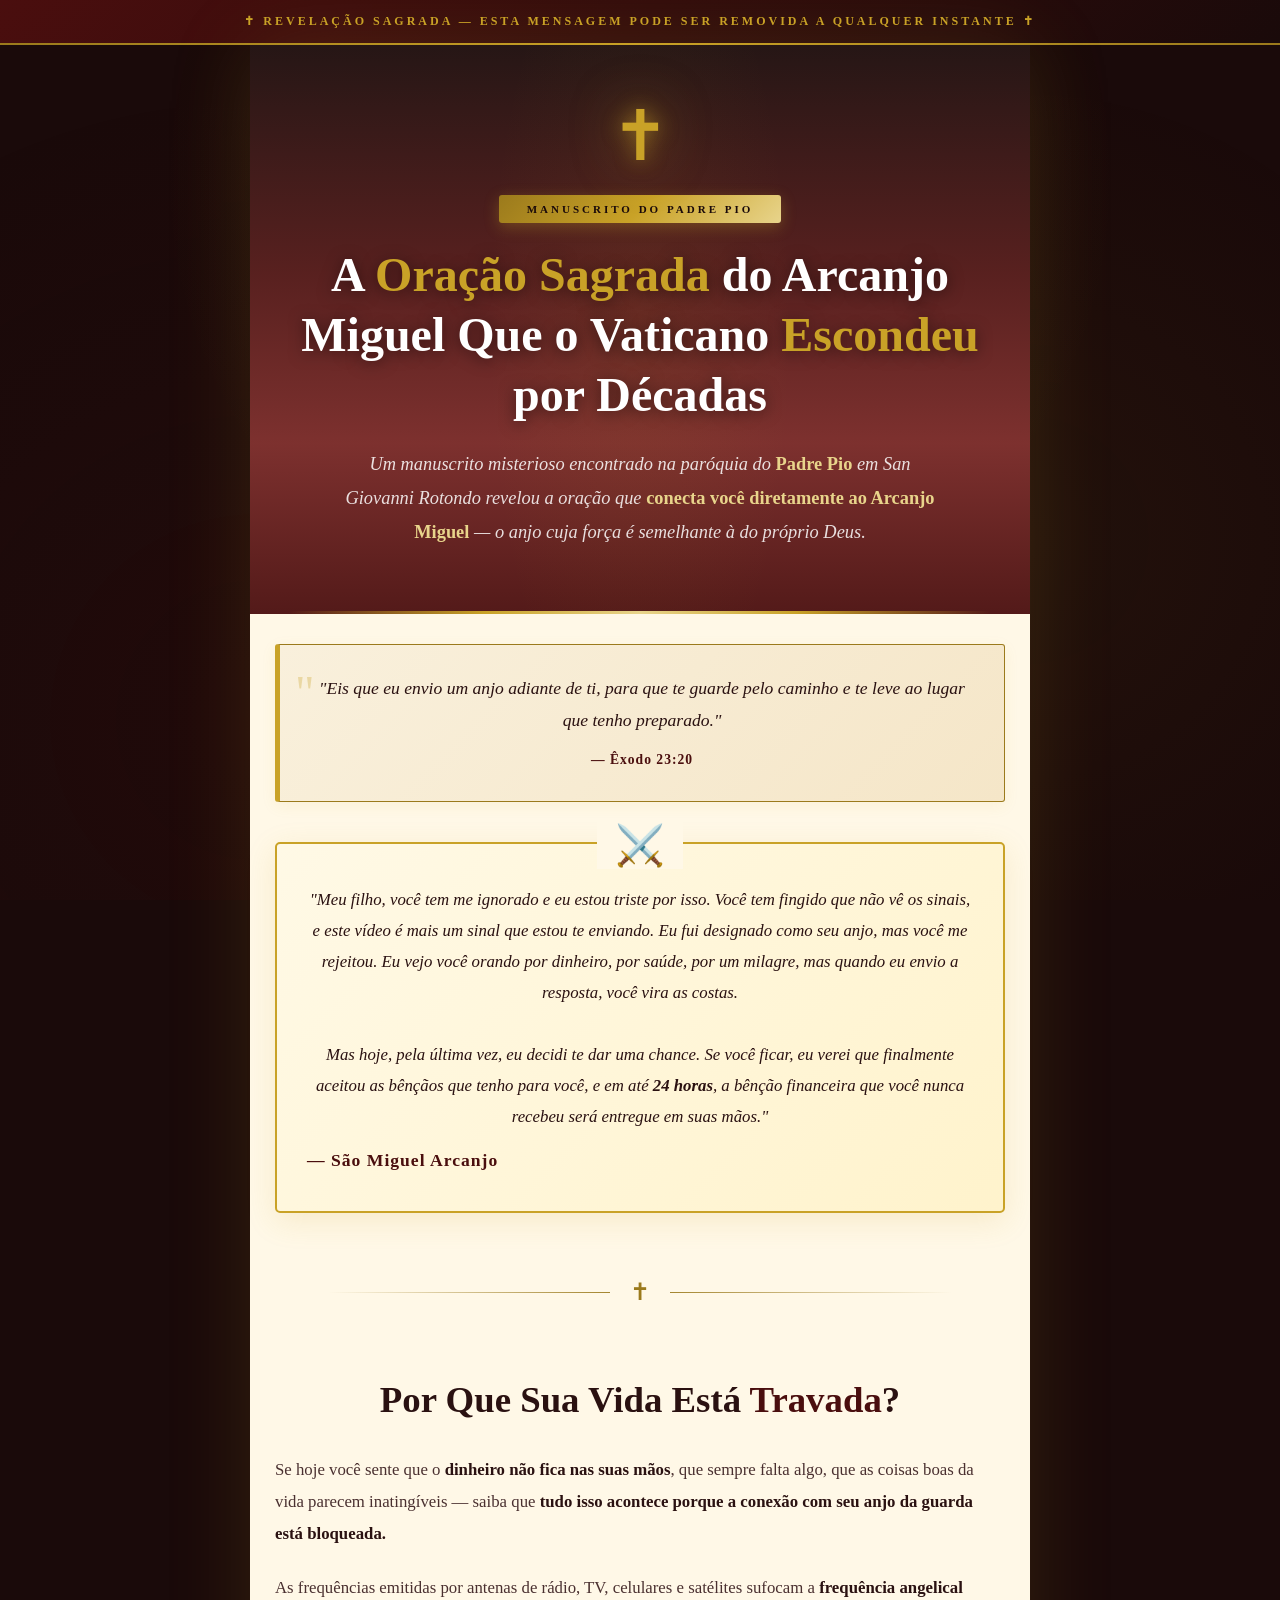
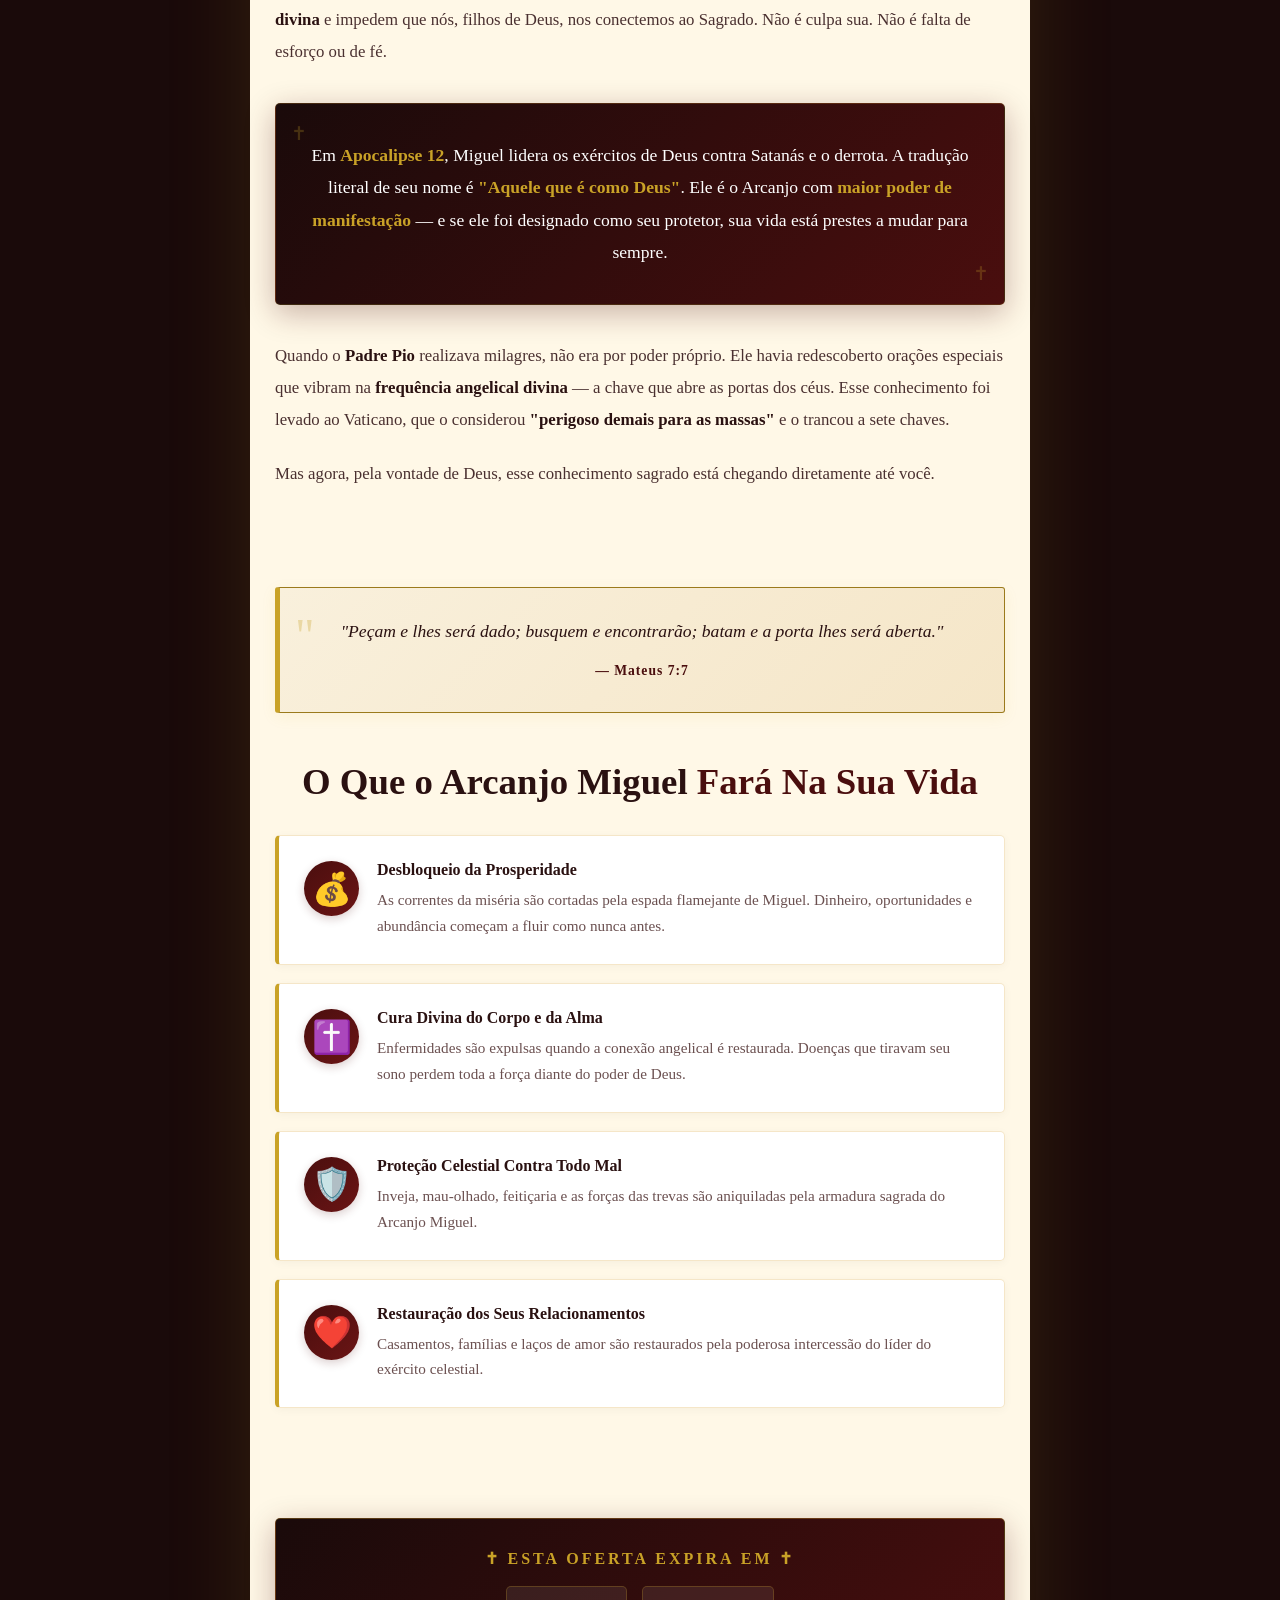
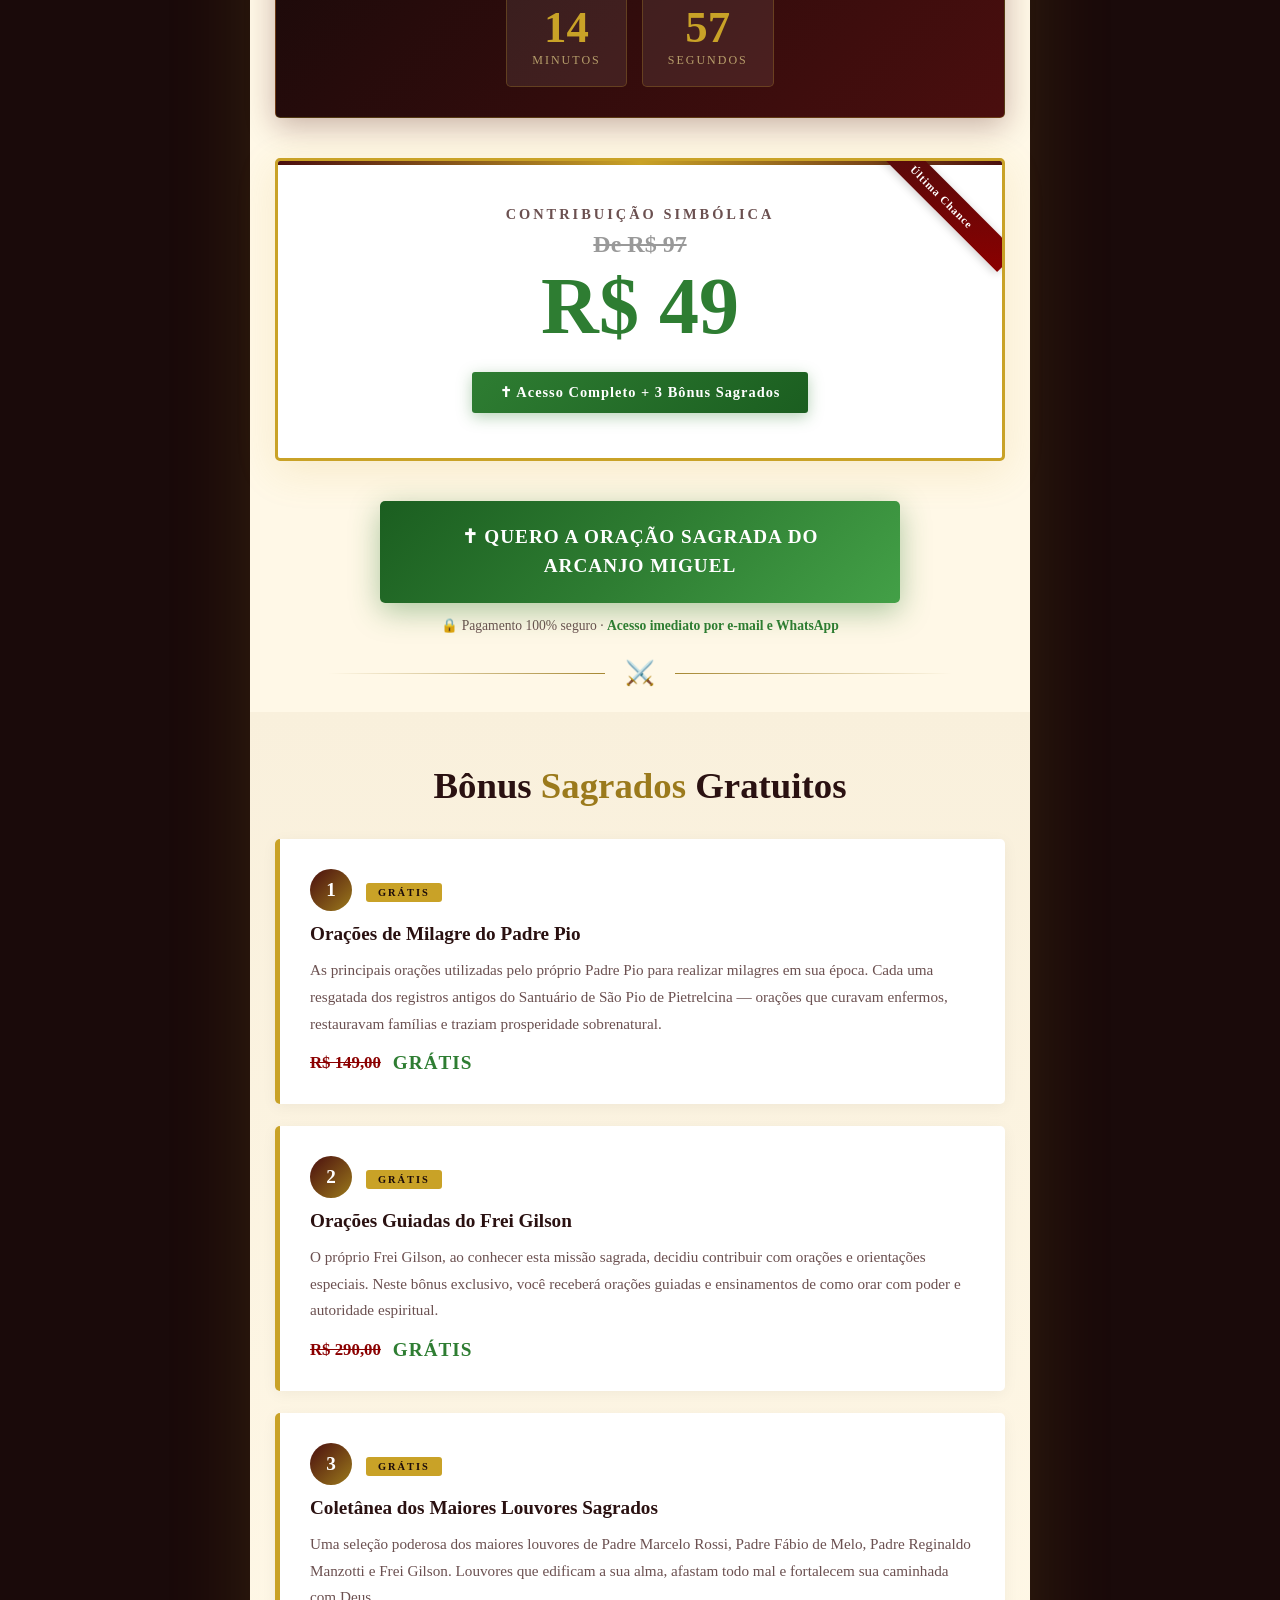
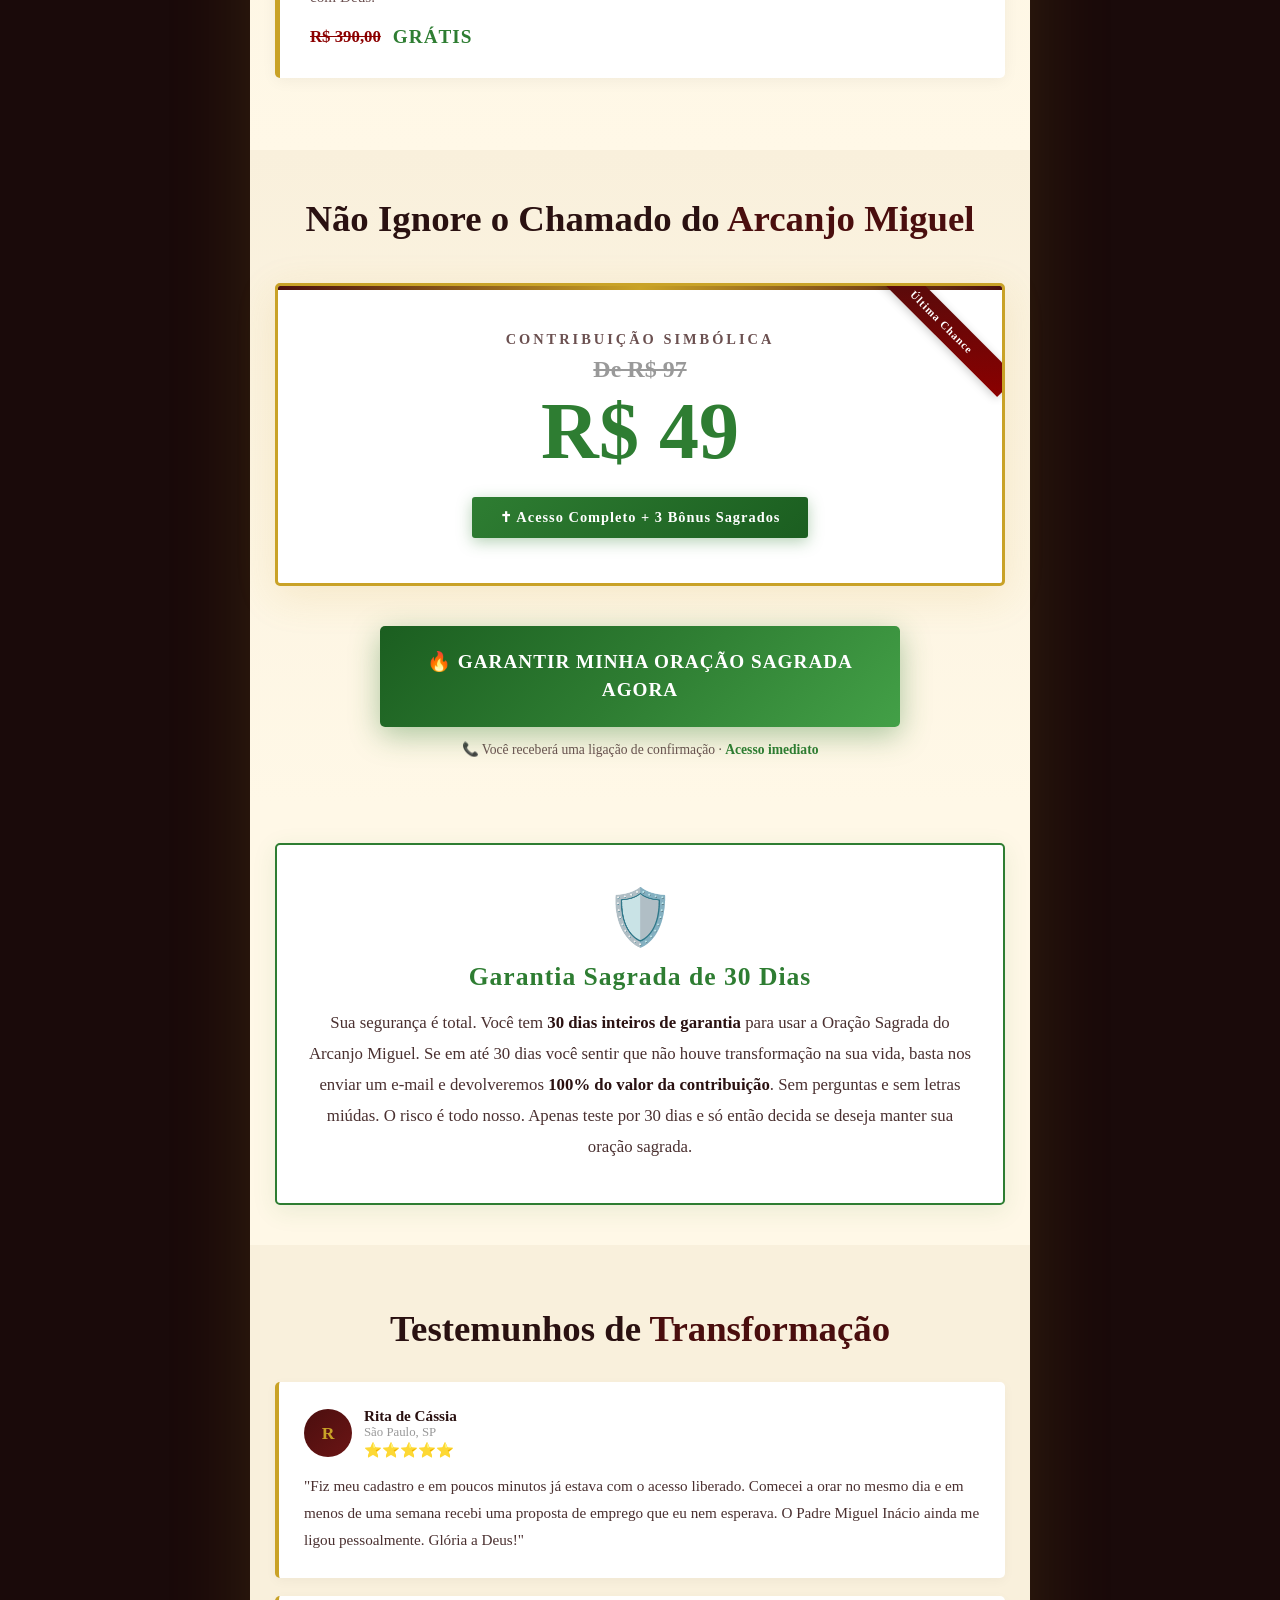
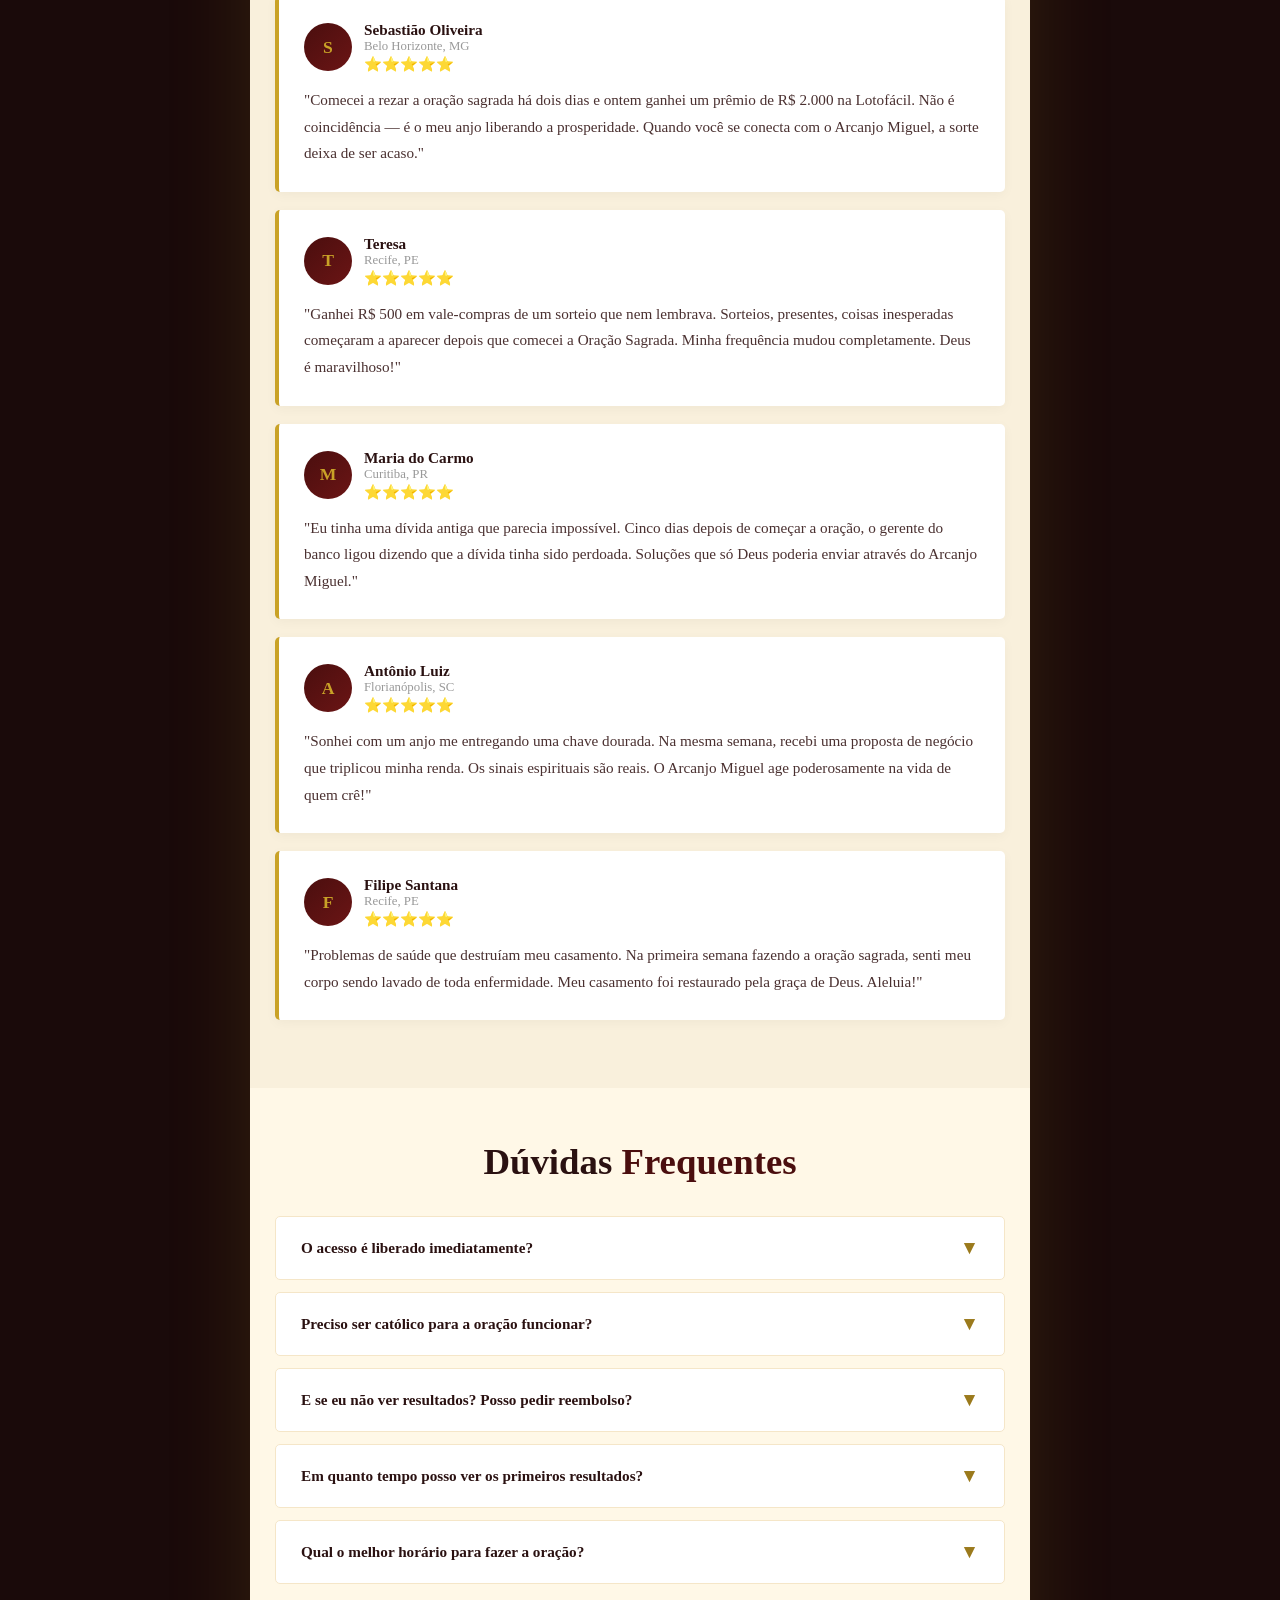
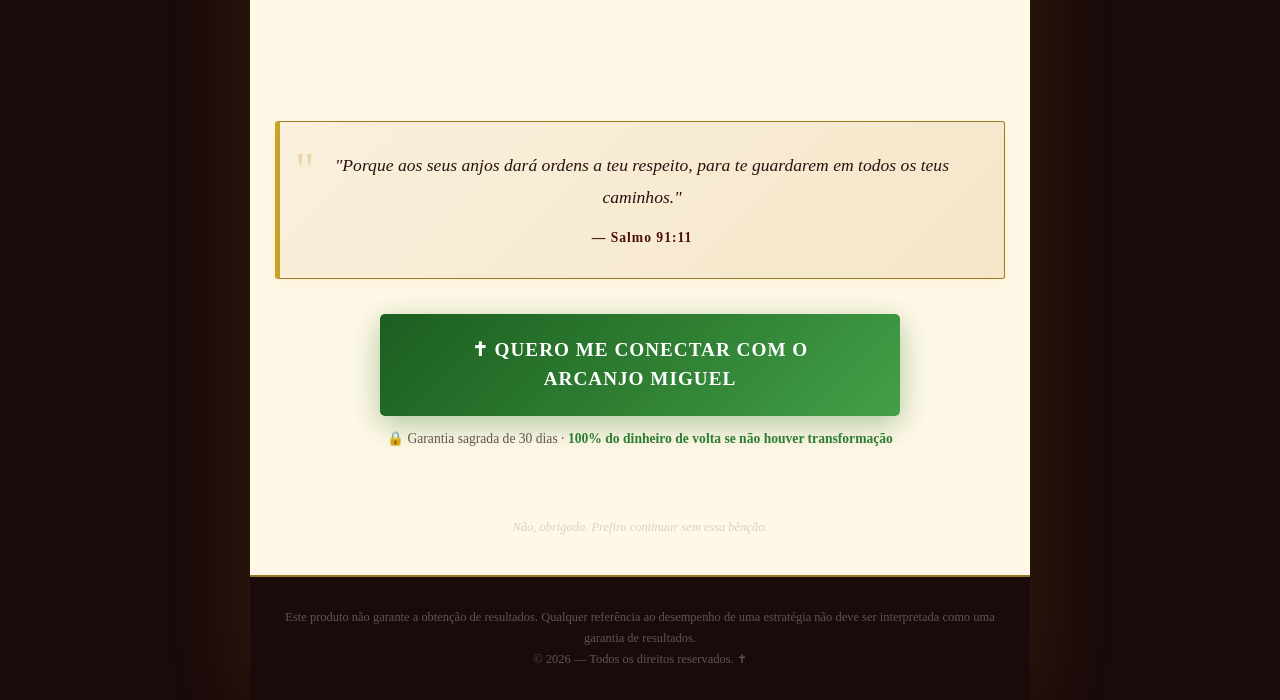
==== commit 01701ba2: "Update index.html" ====
--- a/back-199/index.html
+++ b/back-199/index.html
@@ -1234,9 +1234,8 @@
     <div class="price-box" id="main-offer">
       <div class="price-ribbon">Última Chance</div>
       <div class="price-label">Contribuição Simbólica</div>
-      <div class="old-price">De R$ 199,90</div>
-      <div class="new-price">R$ 97
-        <small>ou 12x de R$ 9,67</small>
+      <div class="old-price">De R$ 97</div>
+      <div class="new-price">R$ 49
       </div>
       <div class="price-savings">✝ Acesso Completo + 3 Bônus Sagrados</div>
     </div>
@@ -1259,7 +1258,7 @@
         <h3 class="bonus-title">Orações de Milagre do Padre Pio</h3>
         <p class="bonus-description">As principais orações utilizadas pelo próprio Padre Pio para realizar milagres em sua época. Cada uma resgatada dos registros antigos do Santuário de São Pio de Pietrelcina — orações que curavam enfermos, restauravam famílias e traziam prosperidade sobrenatural.</p>
         <div class="bonus-price">
-          <span class="bonus-price-old">R$ 197,00</span>
+          <span class="bonus-price-old">R$ 149,00</span>
           <span class="bonus-price-new">GRÁTIS</span>
         </div>
       </div>
@@ -1294,9 +1293,9 @@
       <div class="price-box">
         <div class="price-ribbon">Última Chance</div>
         <div class="price-label">Contribuição Simbólica</div>
-        <div class="old-price">De R$ 199,90</div>
-        <div class="new-price">R$ 97
-          <small>ou 12x de R$ 9,67</small>
+        <div class="old-price">De R$ 97</div>
+        <div class="new-price">R$ 49
+          
         </div>
         <div class="price-savings">✝ Acesso Completo + 3 Bônus Sagrados</div>
       </div>
@@ -1477,9 +1476,9 @@
           Eu sei que pode parecer difícil neste momento. Mas lembre-se das palavras do Arcanjo Miguel: <strong>"Se você sair, estará me rejeitando pela última vez."</strong><br><br>
           Esta é a sua <strong>última oportunidade</strong> de restaurar a conexão com o seu anjo da guarda e desbloquear todas as bênçãos que já estão te esperando.
         </p>
-        <div class="modal-old-price">De R$ 199,90</div>
-        <div class="modal-new-price">R$ 97
-          <small>ou 12x de R$ 9,67</small>
+        <div class="modal-old-price">De R$ 97</div>
+        <div class="modal-new-price">R$ 49
+          
         </div>
         <div class="modal-savings-badge">✝ Acesso Completo + 3 Bônus Sagrados</div>
         <br>
@@ -1551,4 +1550,4 @@
 
 
 
-</body></html>+</body></html>
